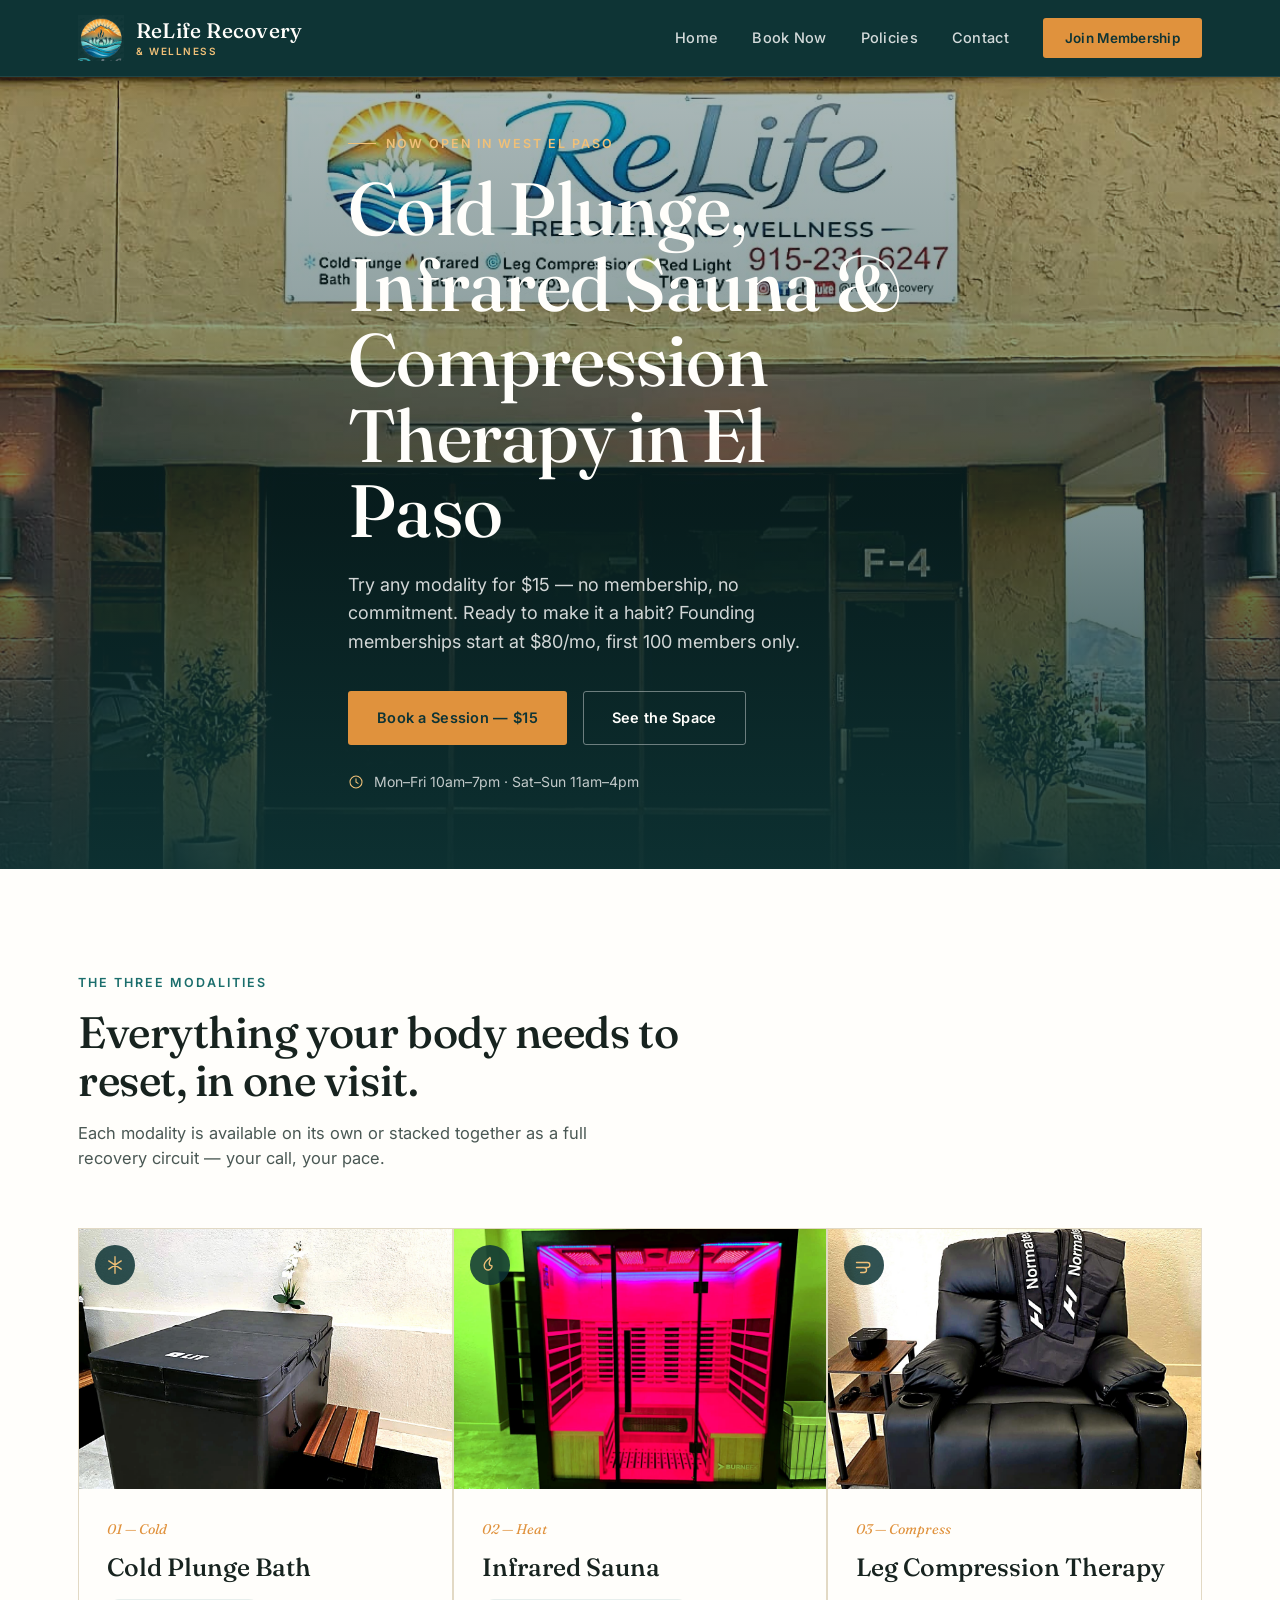
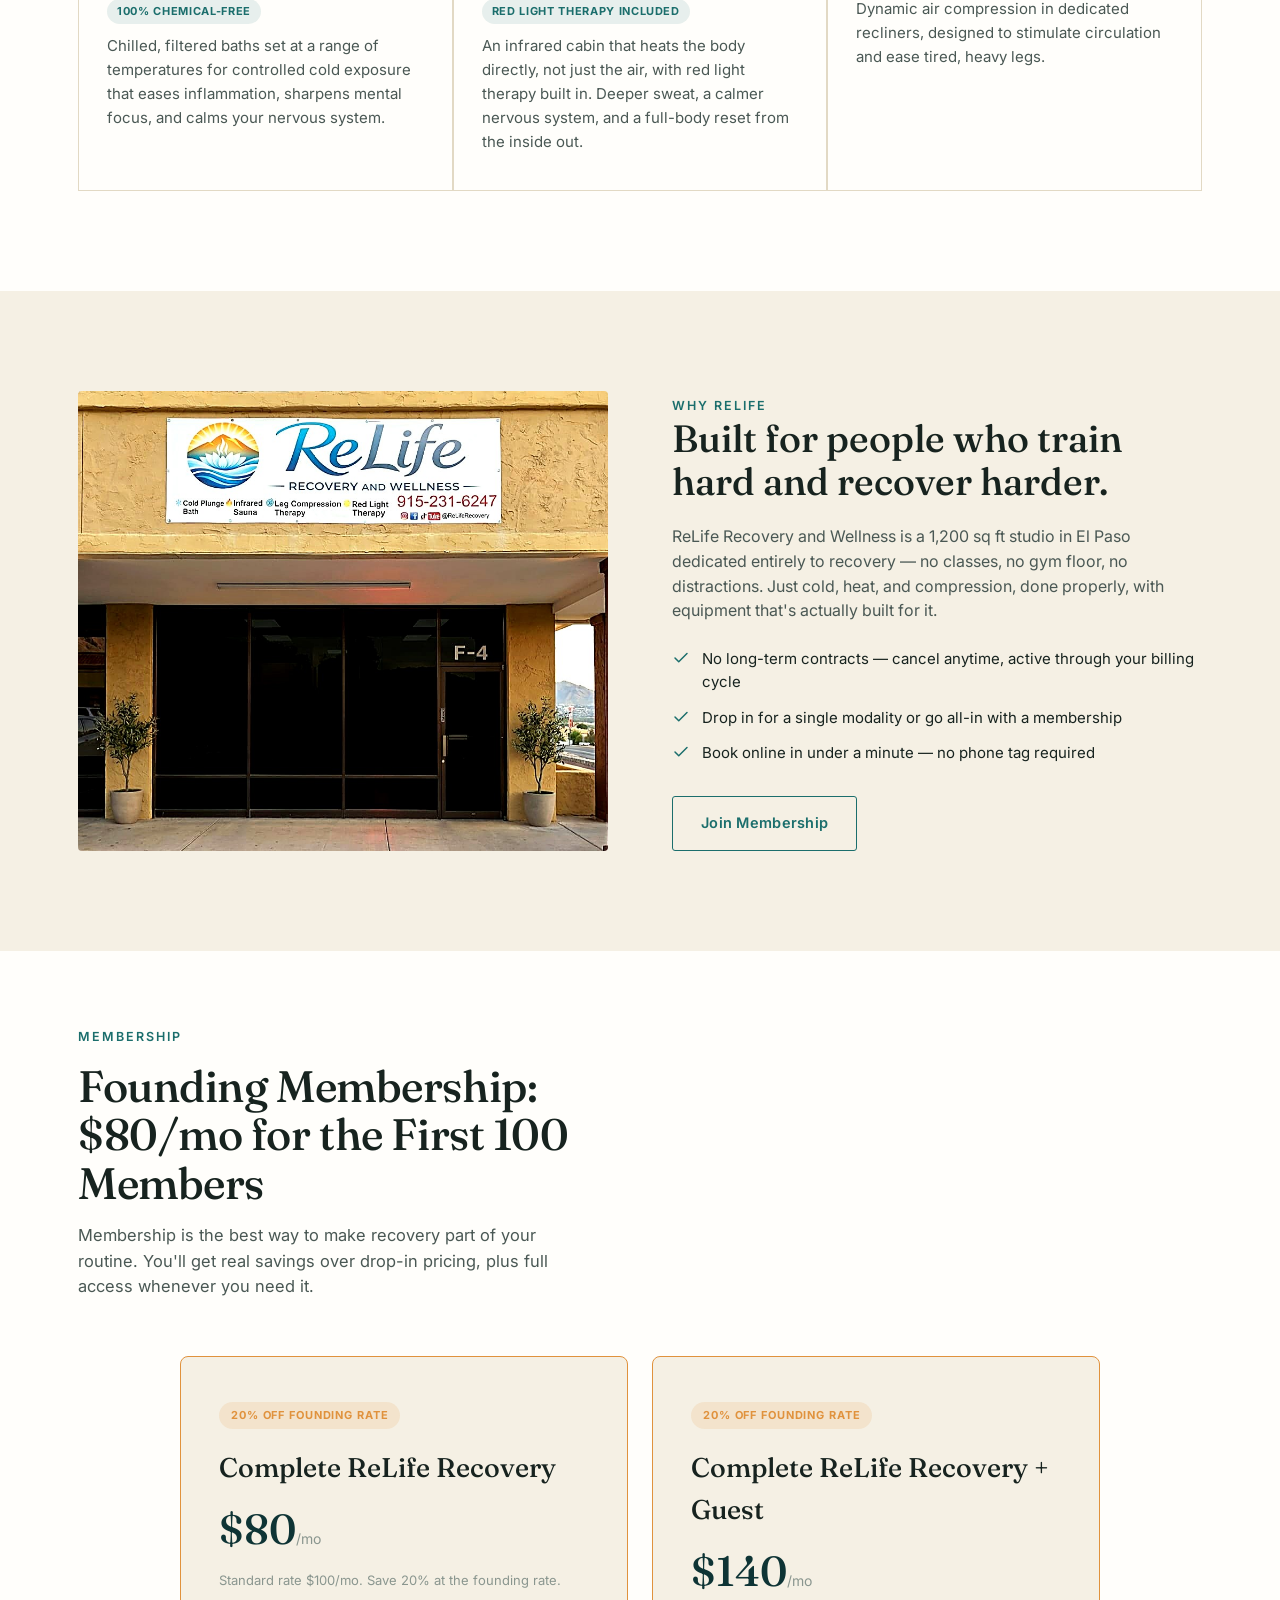
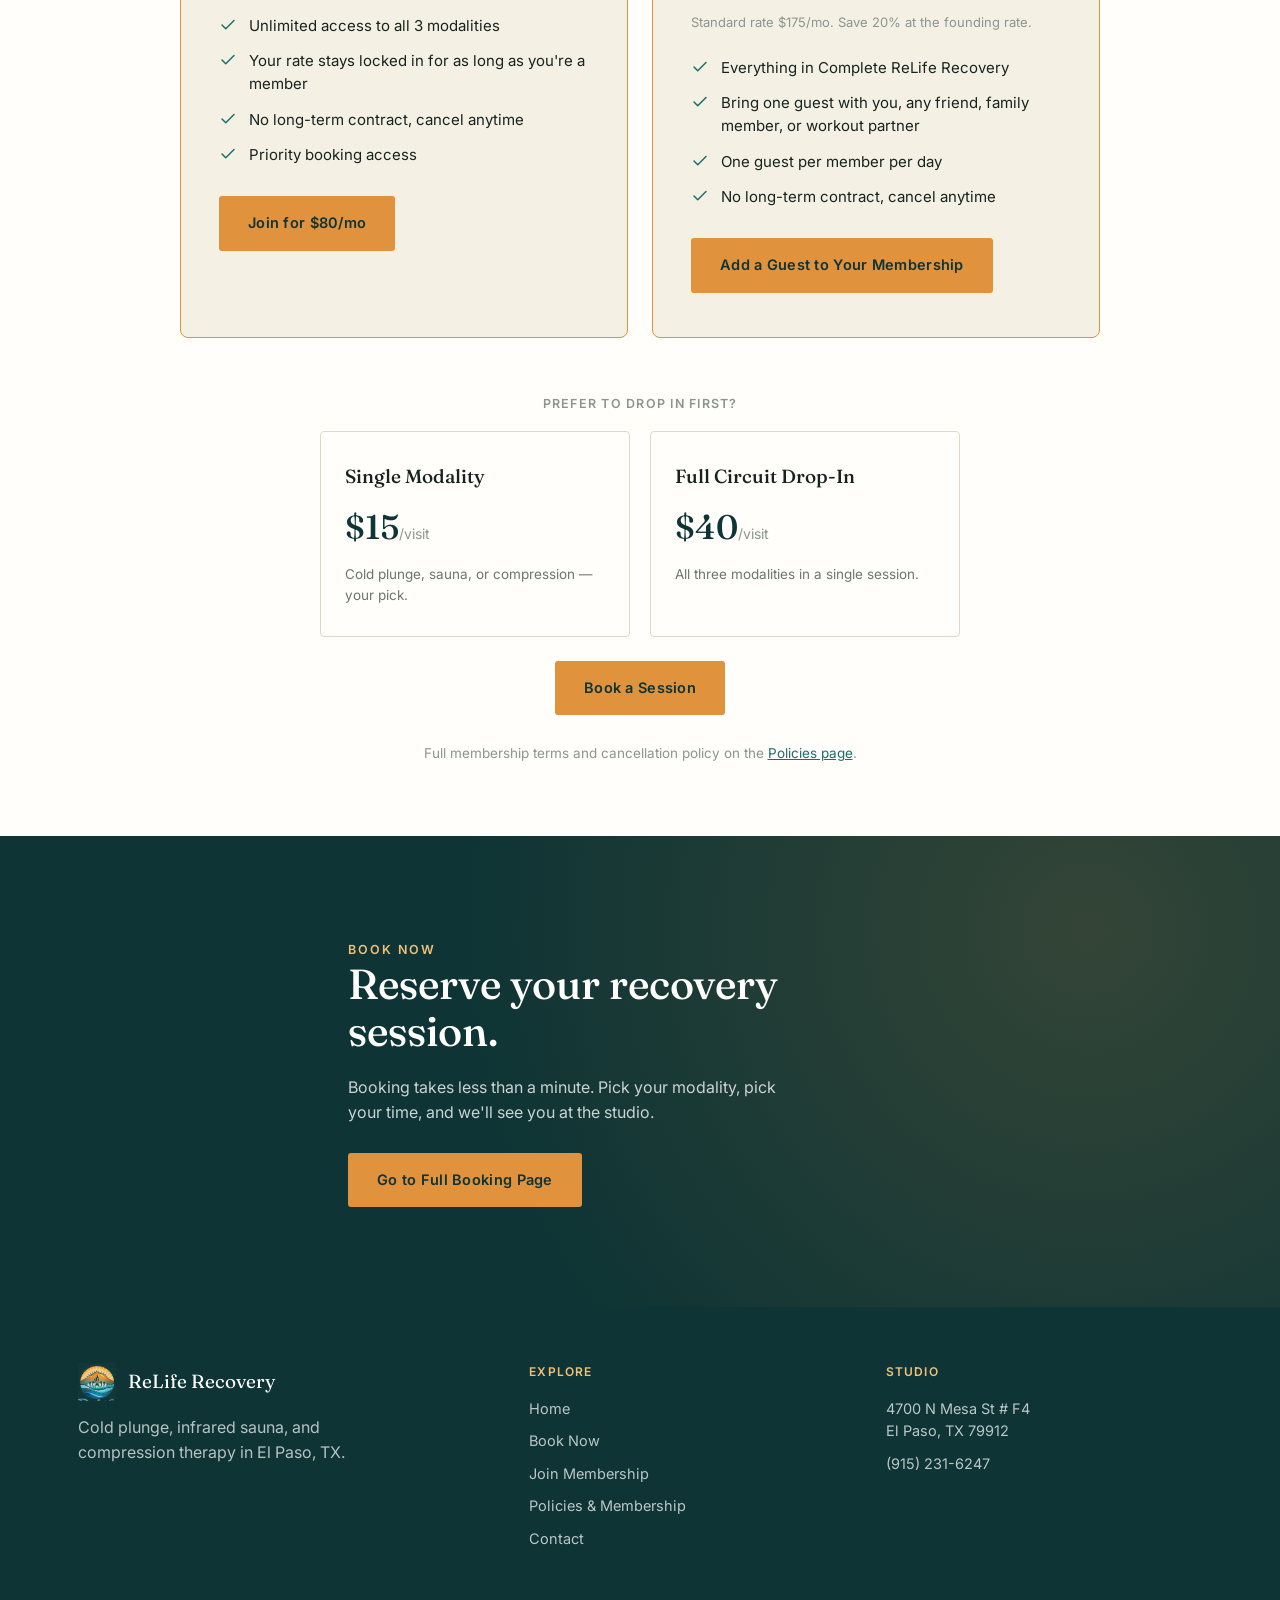
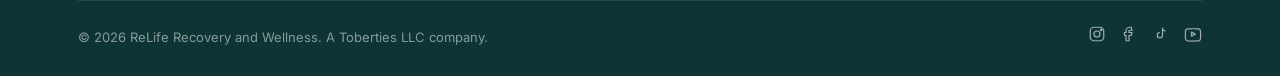
==== index.html @ e370e597 "Add favicon and apple-touch-icon links" ====
<!DOCTYPE html>
<html lang="en">
<head>
<!-- Google tag (gtag.js) -->
<script async src="https://www.googletagmanager.com/gtag/js?id=G-4BV8FBBB9T"></script>
<script>
  window.dataLayer = window.dataLayer || [];
  function gtag(){dataLayer.push(arguments);}
  gtag('js', new Date());
  gtag('config', 'G-4BV8FBBB9T');
</script>
<meta charset="UTF-8">
<meta name="viewport" content="width=device-width, initial-scale=1.0">
<title>Cold Plunge &amp; Sauna in El Paso | Sessions from $15</title>
<meta name="description" content="Cold plunge, infrared sauna, and compression therapy in El Paso. Single sessions from $15 — no membership required. Unlimited memberships from $80/mo.">
<link rel="canonical" href="https://reliferecovery.com/">
<link rel="stylesheet" href="styles.css">
<script type="application/ld+json">
{
  "@context": "https://schema.org",
  "@type": "HealthClub",
  "@id": "https://reliferecovery.com/#business",
  "name": "ReLife Recovery and Wellness",
  "alternateName": "ReLife Recovery",
  "image": "https://reliferecovery.com/images/storefront-edited.jpg",
  "url": "https://reliferecovery.com/",
  "telephone": "+19152316247",
  "priceRange": "$15-$175",
  "address": {
    "@type": "PostalAddress",
    "streetAddress": "4700 N Mesa St # F4",
    "addressLocality": "El Paso",
    "addressRegion": "TX",
    "postalCode": "79912",
    "addressCountry": "US"
  },
  "openingHoursSpecification": [
    {
      "@type": "OpeningHoursSpecification",
      "dayOfWeek": ["Monday", "Tuesday", "Wednesday", "Thursday", "Friday"],
      "opens": "10:00",
      "closes": "19:00"
    },
    {
      "@type": "OpeningHoursSpecification",
      "dayOfWeek": ["Saturday", "Sunday"],
      "opens": "11:00",
      "closes": "16:00"
    }
  ],
  "sameAs": [
    "https://www.instagram.com/reliferecovery_",
    "https://www.facebook.com/reliferecoveryofficial",
    "https://www.tiktok.com/@reliferecovery",
    "https://www.youtube.com/@reliferecovery"
  ],
  "makesOffer": [
    {
      "@type": "Offer",
      "itemOffered": {
        "@type": "Service",
        "name": "Cold Plunge Therapy",
        "url": "https://reliferecovery.com/cold-plunge-el-paso.html"
      }
    },
    {
      "@type": "Offer",
      "itemOffered": {
        "@type": "Service",
        "name": "Infrared Sauna & Red Light Therapy",
        "url": "https://reliferecovery.com/infrared-sauna-el-paso.html"
      }
    },
    {
      "@type": "Offer",
      "itemOffered": {
        "@type": "Service",
        "name": "Leg Compression Therapy",
        "url": "https://reliferecovery.com/leg-compression-el-paso.html"
      }
    }
  ]
}
</script>
<link rel="icon" href="/icons/favicon.ico" sizes="any">
<link rel="icon" type="image/png" href="/icons/favicon-32.png" sizes="32x32">
<link rel="icon" type="image/png" href="/icons/favicon-192.png" sizes="192x192">
<link rel="icon" type="image/png" href="/icons/favicon-480.png" sizes="480x480">
<link rel="apple-touch-icon" href="/icons/apple-touch-icon.png">
</head>
<body>

<nav class="site-nav">
  <div class="wrap">
    <a href="index.html" class="brand">
      <img src="images/logo-emblem.png" alt="ReLife Recovery and Wellness logo" class="brand-logo">
      <span class="brand-text">ReLife Recovery<span>&amp; Wellness</span></span>
    </a>
    <div class="nav-links" id="navLinks">
      <a href="index.html">Home</a>
      <a href="book-now.html">Book Now</a>
      <a href="policies.html">Policies</a>
      <a href="contact.html">Contact</a>
      <a href="#membership" class="nav-cta">Join Membership</a>
    </div>
    <button class="nav-toggle" id="navToggle" aria-label="Toggle menu">
      <span></span><span></span><span></span>
    </button>
  </div>
</nav>

<header class="hero">
  <div class="wrap hero-inner">
    <span class="eyebrow">Now Open in West El Paso</span>
    <h1>Cold Plunge, Infrared Sauna &amp; Compression Therapy in El Paso</h1>
    <p class="lede">Try any modality for $15 — no membership, no commitment. Ready to make it a habit? Founding memberships start at $80/mo, first 100 members only.</p>
    <div class="hero-actions">
      <a href="book-now.html" class="btn btn-primary">Book a Session — $15</a>
      <a href="#modalities" class="btn btn-ghost">See the Space</a>
    </div>
    <div class="hero-hours">
      <svg viewBox="0 0 24 24" fill="none" xmlns="http://www.w3.org/2000/svg" stroke-width="1.6" stroke-linecap="round" stroke-linejoin="round"><circle cx="12" cy="12" r="9"/><path d="M12 7v5l3 2"/></svg>
      <span>Mon&ndash;Fri 10am&ndash;7pm &middot; Sat&ndash;Sun 11am&ndash;4pm</span>
    </div>
  </div>
</header>

<section class="ritual-band" id="modalities">
  <div class="wrap">
    <div class="section-head">
      <span class="eyebrow">The Three Modalities</span>
      <h2>Everything your body needs to reset, in one visit.</h2>
      <p>Each modality is available on its own or stacked together as a full recovery circuit — your call, your pace.</p>
    </div>

    <div class="ritual-grid">
      <a href="cold-plunge-el-paso.html" class="ritual-card">
        <div class="ritual-photo">
          <div class="ritual-tag">
            <svg viewBox="0 0 24 24" fill="none" xmlns="http://www.w3.org/2000/svg" stroke-width="1.6" stroke-linecap="round" stroke-linejoin="round">
              <path d="M12 2v20M4.5 7l15 10M19.5 7l-15 10"/>
            </svg>
          </div>
          <img src="images/cold-plunge-edited.jpg" alt="Cold plunge bath at ReLife Recovery">
        </div>
        <div class="ritual-body">
          <span class="ritual-index">01 — Cold</span>
          <h3>Cold Plunge Bath</h3>
          <span class="mini-badge">100% Chemical-Free</span>
          <p>Chilled, filtered baths set at a range of temperatures for controlled cold exposure that eases inflammation, sharpens mental focus, and calms your nervous system.</p>
        </div>
      </a>

      <a href="infrared-sauna-el-paso.html" class="ritual-card">
        <div class="ritual-photo">
          <div class="ritual-tag">
            <svg viewBox="0 0 24 24" fill="none" xmlns="http://www.w3.org/2000/svg" stroke-width="1.6" stroke-linecap="round" stroke-linejoin="round">
              <path d="M12 3c2 3-1 4-1 6.5A3.5 3.5 0 0 0 14.5 13c0 3-2.5 5-4.5 5s-5-1.5-5-5.5C5 8 9 6 12 3z"/>
            </svg>
          </div>
          <img src="images/infrared-sauna-edited.jpg" alt="Infrared sauna at ReLife Recovery">
        </div>
        <div class="ritual-body">
          <span class="ritual-index">02 — Heat</span>
          <h3>Infrared Sauna</h3>
          <span class="mini-badge">Red Light Therapy Included</span>
          <p>An infrared cabin that heats the body directly, not just the air, with red light therapy built in. Deeper sweat, a calmer nervous system, and a full-body reset from the inside out.</p>
        </div>
      </a>

      <a href="leg-compression-el-paso.html" class="ritual-card">
        <div class="ritual-photo">
          <div class="ritual-tag">
            <svg viewBox="0 0 24 24" fill="none" xmlns="http://www.w3.org/2000/svg" stroke-width="1.6" stroke-linecap="round" stroke-linejoin="round">
              <path d="M3 9h13a3 3 0 1 1 0 6H9M3 15h9a3 3 0 1 1 0 6H8"/>
            </svg>
          </div>
          <img src="images/compression-chair-edited.jpg" alt="Compression therapy chair at ReLife Recovery">
        </div>
        <div class="ritual-body">
          <span class="ritual-index">03 — Compress</span>
          <h3>Leg Compression Therapy</h3>
          <p>Dynamic air compression in dedicated recliners, designed to stimulate circulation and ease tired, heavy legs.</p>
        </div>
      </a>
    </div>
  </div>
</section>

<section>
  <div class="wrap split">
    <img src="images/storefront-edited.jpg" alt="ReLife Recovery and Wellness storefront in El Paso, Texas">
    <div class="split-copy">
      <span class="eyebrow">Why ReLife</span>
      <h2>Built for people who train hard and recover harder.</h2>
      <p>ReLife Recovery and Wellness is a 1,200 sq ft studio in El Paso dedicated entirely to recovery — no classes, no gym floor, no distractions. Just cold, heat, and compression, done properly, with equipment that's actually built for it.</p>
      <ul class="checklist">
        <li>
          <svg viewBox="0 0 24 24" fill="none" xmlns="http://www.w3.org/2000/svg" stroke-width="2" stroke-linecap="round" stroke-linejoin="round"><path d="M20 6L9 17l-5-5"/></svg>
          No long-term contracts — cancel anytime, active through your billing cycle
        </li>
        <li>
          <svg viewBox="0 0 24 24" fill="none" xmlns="http://www.w3.org/2000/svg" stroke-width="2" stroke-linecap="round" stroke-linejoin="round"><path d="M20 6L9 17l-5-5"/></svg>
          Drop in for a single modality or go all-in with a membership
        </li>
        <li>
          <svg viewBox="0 0 24 24" fill="none" xmlns="http://www.w3.org/2000/svg" stroke-width="2" stroke-linecap="round" stroke-linejoin="round"><path d="M20 6L9 17l-5-5"/></svg>
          Book online in under a minute — no phone tag required
        </li>
      </ul>
      <div style="margin-top:32px;">
        <a href="#membership" class="btn btn-outline-teal">Join Membership</a>
      </div>
    </div>
  </div>
</section>

<section class="tight" style="background:var(--white);" id="membership">
  <div class="wrap">
    <div class="section-head">
      <span class="eyebrow">Membership</span>
      <h2>Founding Membership: $80/mo for the First 100 Members</h2>
      <p>Membership is the best way to make recovery part of your routine. You'll get real savings over drop-in pricing, plus full access whenever you need it.</p>
    </div>

    <div class="membership-grid">
      <div class="membership-feature">
        <span class="badge">20% Off Founding Rate</span>
        <h3>Complete ReLife Recovery</h3>
        <div class="price-amount">$80<span>/mo</span></div>
        <p class="guest-note">Standard rate $100/mo. Save 20% at the founding rate.</p>
        <ul class="checklist">
          <li>
            <svg viewBox="0 0 24 24" fill="none" xmlns="http://www.w3.org/2000/svg" stroke-width="2" stroke-linecap="round" stroke-linejoin="round"><path d="M20 6L9 17l-5-5"/></svg>
            Unlimited access to all 3 modalities
          </li>
          <li>
            <svg viewBox="0 0 24 24" fill="none" xmlns="http://www.w3.org/2000/svg" stroke-width="2" stroke-linecap="round" stroke-linejoin="round"><path d="M20 6L9 17l-5-5"/></svg>
            Your rate stays locked in for as long as you're a member
          </li>
          <li>
            <svg viewBox="0 0 24 24" fill="none" xmlns="http://www.w3.org/2000/svg" stroke-width="2" stroke-linecap="round" stroke-linejoin="round"><path d="M20 6L9 17l-5-5"/></svg>
            No long-term contract, cancel anytime
          </li>
          <li>
            <svg viewBox="0 0 24 24" fill="none" xmlns="http://www.w3.org/2000/svg" stroke-width="2" stroke-linecap="round" stroke-linejoin="round"><path d="M20 6L9 17l-5-5"/></svg>
            Priority booking access
          </li>
        </ul>
        <a href="https://www.vagaro.com/cl/GVihXzPmPwinZfUnFvW~O~RXWUj8wVYaOcB4rMJSVjM=" class="btn btn-primary" target="_blank" rel="noopener">Join for $80/mo</a>
      </div>

      <div class="membership-feature">
        <span class="badge">20% Off Founding Rate</span>
        <h3>Complete ReLife Recovery + Guest</h3>
        <div class="price-amount">$140<span>/mo</span></div>
        <p class="guest-note">Standard rate $175/mo. Save 20% at the founding rate.</p>
        <ul class="checklist">
          <li>
            <svg viewBox="0 0 24 24" fill="none" xmlns="http://www.w3.org/2000/svg" stroke-width="2" stroke-linecap="round" stroke-linejoin="round"><path d="M20 6L9 17l-5-5"/></svg>
            Everything in Complete ReLife Recovery
          </li>
          <li>
            <svg viewBox="0 0 24 24" fill="none" xmlns="http://www.w3.org/2000/svg" stroke-width="2" stroke-linecap="round" stroke-linejoin="round"><path d="M20 6L9 17l-5-5"/></svg>
            Bring one guest with you, any friend, family member, or workout partner
          </li>
          <li>
            <svg viewBox="0 0 24 24" fill="none" xmlns="http://www.w3.org/2000/svg" stroke-width="2" stroke-linecap="round" stroke-linejoin="round"><path d="M20 6L9 17l-5-5"/></svg>
            One guest per member per day
          </li>
          <li>
            <svg viewBox="0 0 24 24" fill="none" xmlns="http://www.w3.org/2000/svg" stroke-width="2" stroke-linecap="round" stroke-linejoin="round"><path d="M20 6L9 17l-5-5"/></svg>
            No long-term contract, cancel anytime
          </li>
        </ul>
        <a href="https://www.vagaro.com/cl/OJ0poLRLrSPW9iBYjLFI8~BqjcjwyEVgSucq5IoSs3c=" class="btn btn-primary" target="_blank" rel="noopener">Add a Guest to Your Membership</a>
      </div>
    </div>

    <div class="dropin-row">
      <p class="dropin-label">Prefer to drop in first?</p>
      <div class="price-grid two-col">
        <div class="price-card">
          <h4>Single Modality</h4>
          <div class="price-amount">$15<span>/visit</span></div>
          <p class="desc">Cold plunge, sauna, or compression — your pick.</p>
        </div>
        <div class="price-card">
          <h4>Full Circuit Drop-In</h4>
          <div class="price-amount">$40<span>/visit</span></div>
          <p class="desc">All three modalities in a single session.</p>
        </div>
      </div>
      <div style="text-align:center; margin-top:24px;">
        <a href="book-now.html" class="btn btn-primary">Book a Session</a>
      </div>
    </div>

    <p style="margin-top:28px; font-size:13.5px; color:#8A968F; text-align:center;">Full membership terms and cancellation policy on the <a href="policies.html" style="color:var(--teal); text-decoration:underline;">Policies page</a>.</p>
  </div>
</section>

<section class="book-band" id="book">
  <div class="wrap book-inner">
    <div>
      <span class="eyebrow">Book Now</span>
      <h2>Reserve your recovery session.</h2>
      <p>Booking takes less than a minute. Pick your modality, pick your time, and we'll see you at the studio.</p>
      <a href="book-now.html" class="btn btn-primary">Go to Full Booking Page</a>
    </div>
  </div>
</section>

<footer>
  <div class="wrap">
    <div class="footer-top">
      <div>
        <div class="footer-brand">
          <img src="images/logo-emblem.png" alt="ReLife Recovery and Wellness logo" class="footer-logo">
          <span>ReLife Recovery</span>
        </div>
        <p style="max-width:280px;">Cold plunge, infrared sauna, and compression therapy in El Paso, TX.</p>
      </div>
      <div class="footer-col">
        <h5>Explore</h5>
        <a href="index.html">Home</a>
        <a href="book-now.html">Book Now</a>
        <a href="#membership">Join Membership</a>
        <a href="policies.html">Policies &amp; Membership</a>
        <a href="contact.html">Contact</a>
      </div>
      <div class="footer-col">
        <h5>Studio</h5>
        <p>4700 N Mesa St # F4<br>El Paso, TX 79912</p>
        <a href="tel:9152316247">(915) 231-6247</a>
      </div>
    </div>
    <div class="footer-bottom">
      <span>&copy; 2026 ReLife Recovery and Wellness. A Toberties LLC company.</span>
      <div class="social-row">
        <a href="https://www.instagram.com/reliferecovery_" aria-label="Instagram" target="_blank" rel="noopener"><svg viewBox="0 0 24 24" fill="none" stroke-width="1.6"><rect x="3" y="3" width="18" height="18" rx="5"/><circle cx="12" cy="12" r="4"/><circle cx="17.5" cy="6.5" r="1"/></svg></a>
        <a href="https://www.facebook.com/reliferecoveryofficial" aria-label="Facebook" target="_blank" rel="noopener"><svg viewBox="0 0 24 24" fill="none" stroke-width="1.6"><path d="M15 3h-2a5 5 0 0 0-5 5v2H6v4h2v7h4v-7h3l1-4h-4V8a1 1 0 0 1 1-1h3z"/></svg></a>
        <a href="https://www.tiktok.com/@reliferecovery" aria-label="TikTok" target="_blank" rel="noopener"><svg viewBox="0 0 24 24" fill="none" stroke-width="1.6"><path d="M14 4v9.5a3.5 3.5 0 1 1-3.5-3.5M14 4a4 4 0 0 0 4 4"/></svg></a>
        <a href="https://www.youtube.com/@reliferecovery" aria-label="YouTube" target="_blank" rel="noopener"><svg viewBox="0 0 24 24" fill="none" stroke-width="1.6" stroke-linecap="round" stroke-linejoin="round"><path d="M22 8.5s-.2-1.6-.8-2.3c-.8-.9-1.7-.9-2.1-1C16.6 5 12 5 12 5h0s-4.6 0-7.1.2c-.4 0-1.3.1-2.1 1C2.2 6.9 2 8.5 2 8.5S1.8 10.4 1.8 12.3v1.8c0 1.9.2 3.8.2 3.8s.2 1.6.8 2.3c.8.9 1.9.9 2.3 1C6.6 21.4 12 21.4 12 21.4s4.6 0 7.1-.2c.4 0 1.3-.1 2.1-1 .6-.7.8-2.3.8-2.3s.2-1.9.2-3.8v-1.8c0-1.9-.2-3.8-.2-3.8z"/><path d="M10 9.5l5 2.7-5 2.7z"/></svg></a>
      </div>
    </div>
  </div>
</footer>

<script>
  var navToggle = document.getElementById('navToggle');
  var navLinks = document.getElementById('navLinks');
  if (navToggle && navLinks) {
    navToggle.addEventListener('click', function () {
      navToggle.classList.toggle('active');
      navLinks.classList.toggle('open');
    });
    navLinks.querySelectorAll('a').forEach(function (link) {
      link.addEventListener('click', function () {
        navToggle.classList.remove('active');
        navLinks.classList.remove('open');
      });
    });
  }

  // If the page loaded with a #membership hash (or any other),
  // let the browser finish its initial scroll-to-anchor, then remove
  // the hash from the URL so mobile browsers don't keep re-snapping
  // back to that section every time the address bar shows/hides.
  if (window.location.hash) {
    setTimeout(function () {
      history.replaceState(null, '', window.location.pathname);
    }, 600);
  }
</script>

</body>
</html>
---- styles.css ----
/* ============================================
   ReLife Recovery & Wellness — Site Styles
   ============================================ */

@import url('https://fonts.googleapis.com/css2?family=Fraunces:ital,opsz,wght@0,9..144,300;0,9..144,400;0,9..144,500;0,9..144,600;0,9..144,700;1,9..144,400;1,9..144,500&family=Inter:wght@400;500;600;700&display=swap');

:root {
  --ink: #17231F;
  --teal-deep: #0E3435;
  --teal: #1B6E6C;
  --teal-bright: #4FAFA8;
  --gold: #E0923D;
  --gold-soft: #F0C078;
  --sand: #F5F0E4;
  --sand-line: #E2D9C4;
  --white: #FFFEFB;

  --font-display: 'Fraunces', serif;
  --font-body: 'Inter', -apple-system, BlinkMacSystemFont, sans-serif;

  --max-width: 1180px;
}

* { box-sizing: border-box; margin: 0; padding: 0; }

html { scroll-behavior: smooth; }

body {
  font-family: var(--font-body);
  color: var(--ink);
  background: var(--sand);
  line-height: 1.55;
  -webkit-font-smoothing: antialiased;
}

img { max-width: 100%; display: block; }

a { color: inherit; text-decoration: none; }

.wrap {
  max-width: var(--max-width);
  margin: 0 auto;
  padding: 0 28px;
}

/* ---------- Utility labels ---------- */
.eyebrow {
  font-family: var(--font-body);
  font-size: 12.5px;
  font-weight: 600;
  letter-spacing: 0.16em;
  text-transform: uppercase;
  color: var(--teal);
}

.eyebrow.on-dark { color: var(--gold-soft); }

/* ---------- Nav ---------- */
.site-nav {
  position: sticky;
  top: 0;
  z-index: 100;
  background: var(--teal-deep);
  border-bottom: 1px solid rgba(255,255,255,0.08);
}

.site-nav .wrap {
  display: flex;
  align-items: center;
  justify-content: space-between;
  height: 76px;
}

.brand {
  display: flex;
  align-items: center;
  gap: 12px;
  color: var(--white);
}

.brand svg { width: 38px; height: 38px; flex-shrink: 0; }

.brand-text {
  font-family: var(--font-display);
  font-size: 21px;
  font-weight: 500;
  letter-spacing: 0.01em;
  line-height: 1.1;
}

.brand-text span {
  display: block;
  font-family: var(--font-body);
  font-size: 10px;
  font-weight: 600;
  letter-spacing: 0.15em;
  text-transform: uppercase;
  color: var(--gold-soft);
  margin-top: 3px;
}

.nav-links {
  display: flex;
  align-items: center;
  gap: 34px;
}

.nav-links a {
  color: rgba(255,255,255,0.82);
  font-size: 14.5px;
  font-weight: 500;
  letter-spacing: 0.02em;
  transition: color 0.2s ease;
}

.nav-links a:hover { color: var(--white); }

.nav-cta {
  background: var(--gold);
  color: var(--teal-deep) !important;
  padding: 10px 22px;
  border-radius: 3px;
  font-weight: 600 !important;
  font-size: 13.5px !important;
  letter-spacing: 0.03em;
  transition: background 0.2s ease;
}

.nav-cta:hover { background: var(--gold-soft); }

.nav-toggle { display: none; }

/* ---------- Hero ---------- */
.hero {
  position: relative;
  min-height: 88vh;
  min-height: 88svh;
  display: flex;
  align-items: flex-end;
  background: linear-gradient(180deg, rgba(14,52,53,0.35) 0%, rgba(14,52,53,0.55) 55%, rgba(14,52,53,0.92) 100%),
              url('images/storefront-edited.jpg') center 30% / cover no-repeat;
  padding-bottom: 72px;
}

.hero-inner { max-width: 640px; }

.hero .eyebrow {
  color: var(--gold-soft);
  margin-bottom: 18px;
  display: inline-flex;
  align-items: center;
  gap: 10px;
}

.hero .eyebrow::before {
  content: '';
  width: 28px;
  height: 1px;
  background: var(--gold-soft);
}

.hero h1 {
  font-family: var(--font-display);
  font-weight: 500;
  font-size: clamp(42px, 6vw, 74px);
  line-height: 1.02;
  color: var(--white);
  letter-spacing: -0.01em;
}

.hero h1 em {
  font-style: italic;
  font-weight: 400;
  color: var(--gold-soft);
}

.hero p.lede {
  margin-top: 22px;
  font-size: 18px;
  color: rgba(255,255,255,0.82);
  max-width: 460px;
  line-height: 1.6;
}

.hero-actions {
  margin-top: 34px;
  display: flex;
  gap: 16px;
  flex-wrap: wrap;
}

.hero-hours {
  margin-top: 26px;
  display: inline-flex;
  align-items: center;
  gap: 10px;
  font-size: 14px;
  color: rgba(255,255,255,0.75);
}

.hero-hours svg { width: 16px; height: 16px; stroke: var(--gold-soft); flex-shrink: 0; }

.btn {
  display: inline-flex;
  align-items: center;
  gap: 8px;
  padding: 15px 28px;
  border-radius: 3px;
  font-weight: 600;
  font-size: 14.5px;
  letter-spacing: 0.02em;
  transition: all 0.2s ease;
  border: 1px solid transparent;
}

.btn-primary {
  background: var(--gold);
  color: var(--teal-deep);
}
.btn-primary:hover { background: var(--gold-soft); transform: translateY(-1px); }

.btn-ghost {
  border-color: rgba(255,255,255,0.4);
  color: var(--white);
}
.btn-ghost:hover { border-color: var(--white); background: rgba(255,255,255,0.06); }

.btn-outline-teal {
  border-color: var(--teal);
  color: var(--teal);
}
.btn-outline-teal:hover { background: var(--teal); color: var(--white); }

/* ---------- Section shell ---------- */
section { padding: 100px 0; }
section.tight { padding: 72px 0; }

.section-head {
  max-width: 620px;
  margin-bottom: 56px;
}

.section-head h2 {
  font-family: var(--font-display);
  font-weight: 500;
  font-size: clamp(30px, 4vw, 44px);
  line-height: 1.1;
  margin-top: 14px;
  letter-spacing: -0.01em;
}

.section-head p {
  margin-top: 16px;
  font-size: 16.5px;
  color: #4A5854;
  max-width: 520px;
}

/* ---------- Ritual / modality cards (signature element) ---------- */
.ritual-band { background: var(--white); }

.ritual-grid {
  display: grid;
  grid-template-columns: repeat(3, 1fr);
  gap: 2px;
  background: var(--sand-line);
  border: 1px solid var(--sand-line);
}

.ritual-card {
  background: var(--white);
  padding: 0;
  position: relative;
  overflow: hidden;
  display: block;
  color: inherit;
  text-decoration: none;
}

.ritual-photo {
  height: 260px;
  overflow: hidden;
  position: relative;
}

.ritual-photo img {
  width: 100%;
  height: 100%;
  object-fit: cover;
  transition: transform 0.5s ease;
}

.ritual-card:hover .ritual-photo img { transform: scale(1.045); }

.ritual-tag {
  position: absolute;
  top: 16px;
  left: 16px;
  width: 40px;
  height: 40px;
  border-radius: 50%;
  background: rgba(14,52,53,0.85);
  display: flex;
  align-items: center;
  justify-content: center;
}

.ritual-tag svg { width: 20px; height: 20px; stroke: var(--gold-soft); }

.ritual-body { padding: 30px 28px 36px; }

.ritual-index {
  font-family: var(--font-display);
  font-style: italic;
  font-size: 14px;
  color: var(--gold);
  margin-bottom: 8px;
  display: block;
}

.ritual-body h3 {
  font-family: var(--font-display);
  font-weight: 500;
  font-size: 25px;
  margin-bottom: 10px;
}

.ritual-body p {
  font-size: 15px;
  color: #4A5854;
  line-height: 1.6;
}

/* ---------- Split feature (About-ish) ---------- */
.split {
  display: grid;
  grid-template-columns: 1fr 1fr;
  gap: 64px;
  align-items: center;
}

.split img {
  border-radius: 4px;
  width: 100%;
  height: 460px;
  object-fit: cover;
}

.split-copy .eyebrow { margin-bottom: 14px; }

.split-copy h2 {
  font-family: var(--font-display);
  font-weight: 500;
  font-size: clamp(28px, 3.4vw, 38px);
  line-height: 1.15;
  margin-bottom: 20px;
}

.split-copy p { color: #4A5854; font-size: 16px; margin-bottom: 16px; }

.checklist { margin-top: 24px; display: flex; flex-direction: column; gap: 12px; }

.checklist li {
  list-style: none;
  display: flex;
  align-items: flex-start;
  gap: 12px;
  font-size: 15px;
  color: var(--ink);
}

.checklist svg { width: 18px; height: 18px; flex-shrink: 0; margin-top: 2px; stroke: var(--teal); }

/* ---------- Booking band ---------- */
.book-band {
  background: var(--teal-deep);
  color: var(--white);
  position: relative;
  overflow: hidden;
}

.book-band::before {
  content: '';
  position: absolute;
  inset: 0;
  background: radial-gradient(circle at 85% 20%, rgba(224,146,61,0.18), transparent 55%);
  pointer-events: none;
}

.book-inner {
  display: grid;
  grid-template-columns: 1fr;
  max-width: 640px;
  align-items: start;
  position: relative;
}

.book-band .eyebrow { color: var(--gold-soft); margin-bottom: 16px; }

.book-band h2 {
  font-family: var(--font-display);
  font-weight: 500;
  font-size: clamp(30px, 3.6vw, 42px);
  line-height: 1.12;
  margin-bottom: 20px;
}

.book-band p { color: rgba(255,255,255,0.78); font-size: 16px; max-width: 440px; margin-bottom: 28px; }

.widget-shell {
  background: var(--white);
  border-radius: 6px;
  padding: 28px 24px;
  color: var(--ink);
}

.widget-shell .widget-label {
  font-size: 12px;
  font-weight: 600;
  letter-spacing: 0.1em;
  text-transform: uppercase;
  color: var(--teal);
  margin-bottom: 16px;
  text-align: center;
}

/* ---------- Pricing ---------- */
.price-grid {
  display: grid;
  grid-template-columns: repeat(4, 1fr);
  gap: 20px;
}

.price-card {
  border: 1px solid var(--sand-line);
  background: var(--white);
  border-radius: 4px;
  padding: 30px 24px;
}

.price-card.featured {
  border-color: var(--gold);
  box-shadow: 0 0 0 1px var(--gold);
}

.price-card .badge {
  display: inline-block;
  font-size: 11px;
  font-weight: 700;
  letter-spacing: 0.08em;
  text-transform: uppercase;
  color: var(--gold);
  background: rgba(224,146,61,0.12);
  padding: 4px 10px;
  border-radius: 20px;
  margin-bottom: 14px;
}

.price-card h4 {
  font-family: var(--font-display);
  font-size: 19px;
  font-weight: 500;
  margin-bottom: 6px;
}

.price-amount {
  font-family: var(--font-display);
  font-size: 34px;
  font-weight: 500;
  color: var(--teal-deep);
  margin: 10px 0 4px;
}

.price-amount span { font-size: 14px; font-weight: 400; color: #8A968F; font-family: var(--font-body); }

.price-card p.desc { font-size: 13.5px; color: #6B7671; margin-top: 10px; }

/* ---------- Footer ---------- */
footer {
  background: var(--teal-deep);
  color: rgba(255,255,255,0.7);
  padding: 56px 0 28px;
}

.footer-top {
  display: grid;
  grid-template-columns: 1.3fr 1fr 1fr;
  gap: 40px;
  padding-bottom: 40px;
  border-bottom: 1px solid rgba(255,255,255,0.1);
}

.footer-brand { display: flex; align-items: center; gap: 12px; color: var(--white); margin-bottom: 14px; }
.footer-brand svg { width: 32px; height: 32px; }
.footer-brand span { font-family: var(--font-display); font-size: 19px; }

.footer-col h5 {
  font-size: 12px;
  font-weight: 600;
  letter-spacing: 0.1em;
  text-transform: uppercase;
  color: var(--gold-soft);
  margin-bottom: 16px;
}

.footer-col a, .footer-col p {
  display: block;
  font-size: 14.5px;
  margin-bottom: 10px;
  color: rgba(255,255,255,0.72);
}

.footer-col a:hover { color: var(--white); }

.footer-bottom {
  padding-top: 24px;
  display: flex;
  justify-content: space-between;
  align-items: center;
  font-size: 13px;
  color: rgba(255,255,255,0.5);
  flex-wrap: wrap;
  gap: 12px;
}

.social-row { display: flex; gap: 14px; }
.social-row a svg { width: 18px; height: 18px; stroke: rgba(255,255,255,0.6); transition: stroke 0.2s ease; }
.social-row a:hover svg { stroke: var(--gold-soft); }

/* ---------- Page header (interior pages) ---------- */
.page-header {
  background: var(--teal-deep);
  padding: 64px 0 56px;
  color: var(--white);
}

.page-header .eyebrow { color: var(--gold-soft); margin-bottom: 14px; }

.page-header h1 {
  font-family: var(--font-display);
  font-weight: 500;
  font-size: clamp(34px, 5vw, 52px);
}

.page-header p {
  margin-top: 14px;
  color: rgba(255,255,255,0.75);
  max-width: 560px;
  font-size: 16px;
}

/* ---------- Policy content ---------- */
.policy-block {
  max-width: 760px;
  margin-bottom: 48px;
}

.policy-block h3 {
  font-family: var(--font-display);
  font-weight: 500;
  font-size: 24px;
  margin-bottom: 14px;
  color: var(--teal-deep);
}

.policy-block p, .policy-block li {
  font-size: 15.5px;
  color: #3D4A46;
  margin-bottom: 12px;
}

.policy-block ul { padding-left: 20px; }

.policy-note {
  background: var(--white);
  border: 1px dashed var(--sand-line);
  border-radius: 4px;
  padding: 18px 20px;
  font-size: 13.5px;
  color: #8A968F;
  max-width: 760px;
}

/* ---------- Contact ---------- */
.contact-grid {
  display: grid;
  grid-template-columns: 1fr 1fr;
  gap: 60px;
}

.contact-item {
  display: flex;
  gap: 16px;
  margin-bottom: 30px;
}

.contact-item svg {
  width: 22px;
  height: 22px;
  stroke: var(--teal);
  flex-shrink: 0;
  margin-top: 3px;
}

.contact-item h4 {
  font-family: var(--font-display);
  font-size: 17px;
  font-weight: 500;
  margin-bottom: 4px;
}

.contact-item p, .contact-item a { font-size: 15px; color: #4A5854; }
.contact-item a:hover { color: var(--teal); }

.map-frame {
  border-radius: 4px;
  overflow: hidden;
  border: 1px solid var(--sand-line);
  height: 100%;
  min-height: 340px;
}

.map-frame iframe { width: 100%; height: 100%; border: 0; display: block; }

/* ---------- Logo images ---------- */
.brand-logo { width: 46px; height: 46px; object-fit: contain; }
.footer-logo { width: 38px; height: 38px; object-fit: contain; }

/* ---------- Mini badges (modality callouts) ---------- */
.mini-badge {
  display: inline-block;
  font-size: 11px;
  font-weight: 700;
  letter-spacing: 0.06em;
  text-transform: uppercase;
  color: var(--teal);
  background: rgba(27,110,108,0.1);
  padding: 4px 10px;
  border-radius: 20px;
  margin-bottom: 10px;
}

/* ---------- Membership feature card ---------- */
.membership-feature {
  background: var(--sand);
  border: 1px solid var(--gold);
  border-radius: 8px;
  padding: 44px 38px;
}

.membership-grid {
  display: grid;
  grid-template-columns: 1fr 1fr;
  gap: 24px;
  max-width: 920px;
  margin: 0 auto 56px;
}

.guest-note {
  font-size: 13px;
  color: #8A968F;
  margin-top: -16px;
  margin-bottom: 22px;
}

.membership-feature .badge {
  display: inline-block;
  font-size: 11px;
  font-weight: 700;
  letter-spacing: 0.08em;
  text-transform: uppercase;
  color: var(--gold);
  background: rgba(224,146,61,0.14);
  padding: 5px 12px;
  border-radius: 20px;
  margin-bottom: 18px;
}

.membership-feature h3 {
  font-family: var(--font-display);
  font-size: 27px;
  font-weight: 500;
  margin-bottom: 4px;
}

.membership-feature .price-amount { margin: 8px 0 24px; font-size: 42px; }

.membership-feature .checklist { margin-bottom: 30px; }

.dropin-row { max-width: 640px; margin: 0 auto; }

.dropin-label {
  font-size: 12.5px;
  font-weight: 600;
  letter-spacing: 0.1em;
  text-transform: uppercase;
  color: #8A968F;
  margin-bottom: 18px;
  text-align: center;
}

.price-grid.two-col { grid-template-columns: repeat(2, 1fr); }

/* ---------- Social icons on light backgrounds ---------- */
.social-row.on-light a svg { stroke: var(--teal); }
.social-row.on-light a:hover svg { stroke: var(--gold); }

.nav-toggle {
  display: none;
  background: none;
  border: none;
  cursor: pointer;
  padding: 8px;
  flex-direction: column;
  gap: 5px;
  z-index: 110;
}

.nav-toggle span {
  display: block;
  width: 24px;
  height: 2px;
  background: var(--white);
  transition: transform 0.25s ease, opacity 0.25s ease;
}

.nav-toggle.active span:nth-child(1) { transform: translateY(7px) rotate(45deg); }
.nav-toggle.active span:nth-child(2) { opacity: 0; }
.nav-toggle.active span:nth-child(3) { transform: translateY(-7px) rotate(-45deg); }

/* ---------- Responsive ---------- */
@media (max-width: 900px) {
  .nav-toggle { display: flex; }

  .nav-links {
    display: none;
    position: absolute;
    top: 76px;
    left: 0;
    right: 0;
    background: var(--teal-deep);
    flex-direction: column;
    align-items: flex-start;
    gap: 0;
    padding: 8px 28px 22px;
    border-top: 1px solid rgba(255,255,255,0.08);
  }

  .nav-links.open { display: flex; }

  .nav-links a {
    padding: 14px 0;
    width: 100%;
    border-bottom: 1px solid rgba(255,255,255,0.07);
  }

  .nav-links a.nav-cta {
    margin-top: 14px;
    text-align: center;
    border-bottom: none;
    padding: 12px 22px;
  }
}
@media (max-width: 900px) {
  .split, .contact-grid, .book-inner { grid-template-columns: 1fr; }
  .split img { height: 320px; }
  .ritual-grid { grid-template-columns: 1fr; }
  .price-grid { grid-template-columns: 1fr 1fr; }
  .footer-top { grid-template-columns: 1fr; }
  .membership-grid { grid-template-columns: 1fr; }
}

@media (max-width: 560px) {
  .price-grid, .price-grid.two-col { grid-template-columns: 1fr; }
  .hero { min-height: 92vh; min-height: 92svh; }
  section { padding: 64px 0; }
  .membership-feature { padding: 36px 26px; }
}

/* ---------- Breadcrumb (service pages) ---------- */
.breadcrumb {
  font-size: 12.5px;
  color: rgba(255,255,255,0.55);
  margin-bottom: 18px;
  display: flex;
  align-items: center;
  gap: 8px;
}

.breadcrumb a { color: rgba(255,255,255,0.75); transition: color 0.2s ease; }
.breadcrumb a:hover { color: var(--gold-soft); }
.breadcrumb .sep { color: rgba(255,255,255,0.35); }
.breadcrumb .current { color: var(--gold-soft); }

/* ---------- FAQ (service pages) ---------- */
.faq-list { max-width: 760px; }

.faq-item {
  border-bottom: 1px solid var(--sand-line);
  padding: 22px 0;
}

.faq-item:first-child { padding-top: 0; }
.faq-item:last-child { border-bottom: none; }

.faq-item h4 {
  font-family: var(--font-display);
  font-weight: 500;
  font-size: 18px;
  color: var(--teal-deep);
  margin-bottom: 8px;
}

.faq-item p { font-size: 15px; color: #4A5854; line-height: 1.6; }

/* ---------- Reduced motion ---------- */
@media (prefers-reduced-motion: reduce) {
  * { transition: none !important; scroll-behavior: auto !important; }
}

/* ---------- Focus visibility ---------- */
a:focus-visible, button:focus-visible {
  outline: 2px solid var(--gold);
  outline-offset: 2px;
}
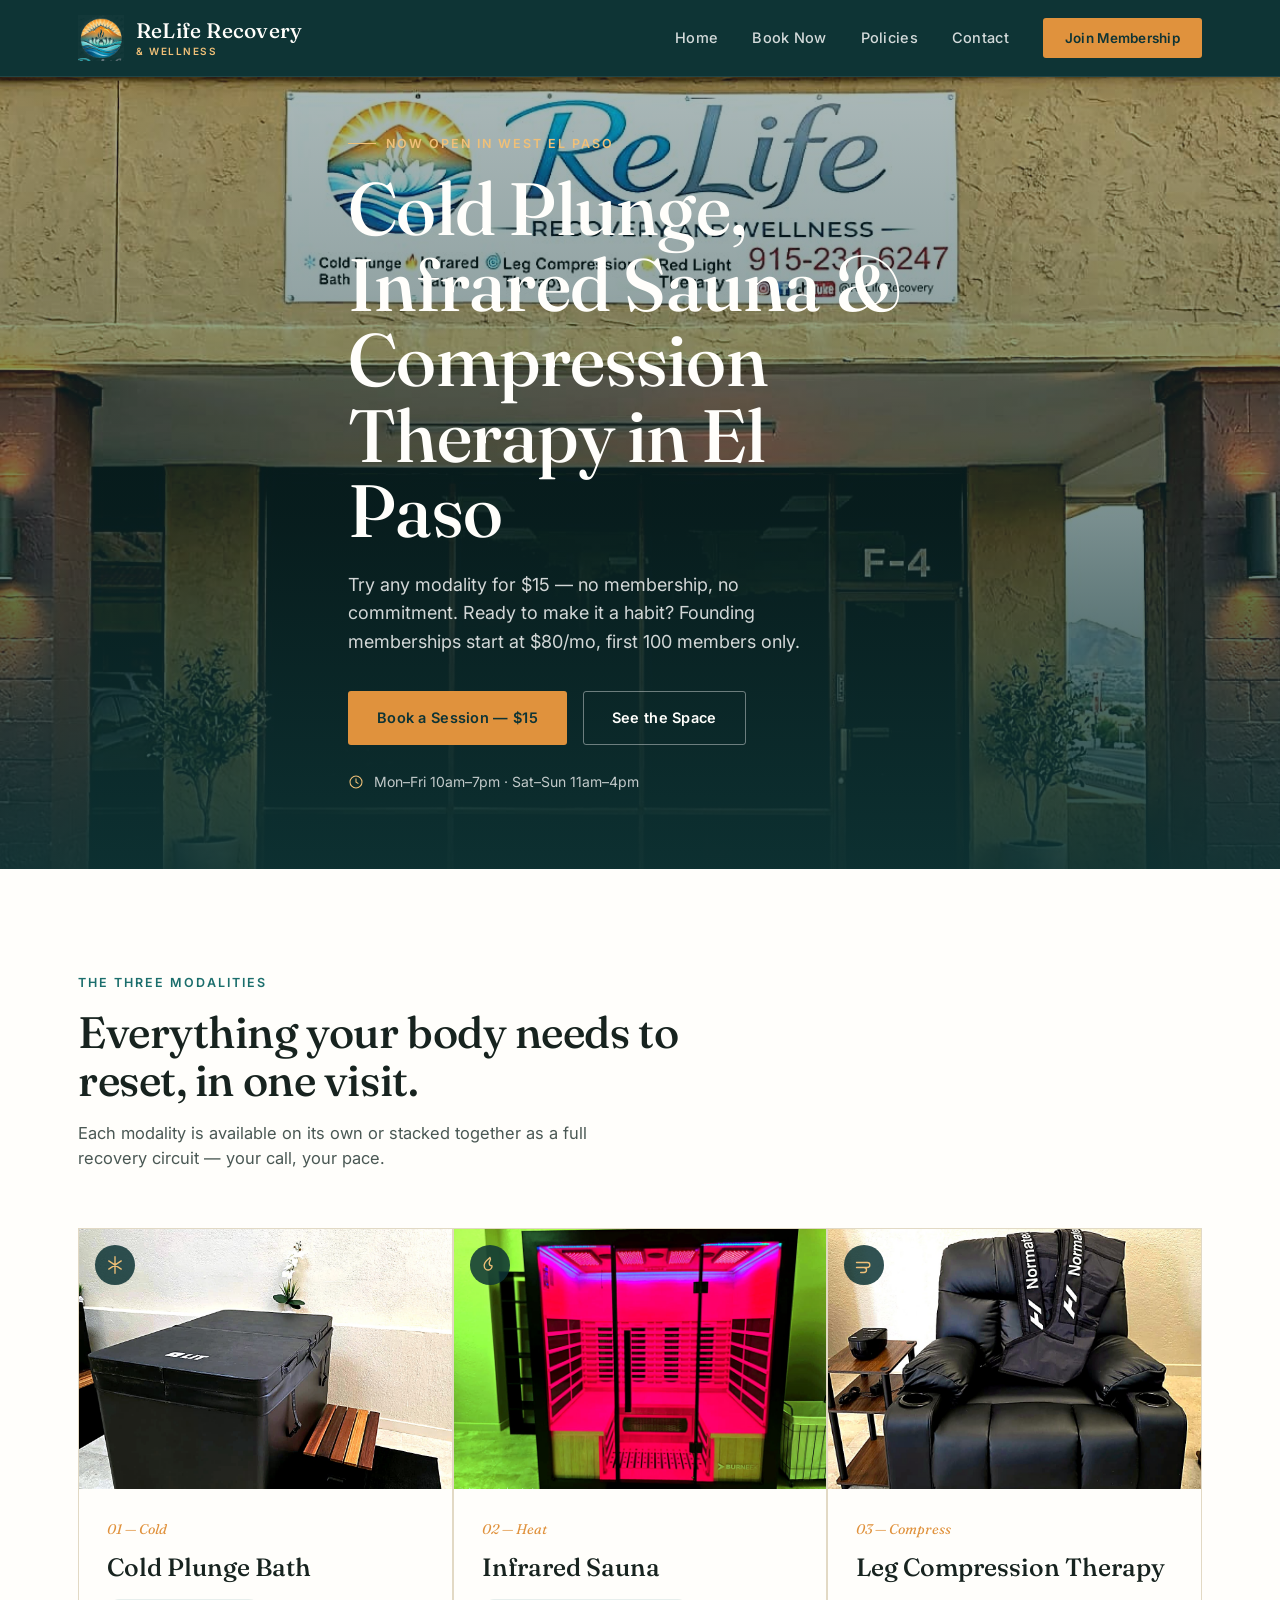
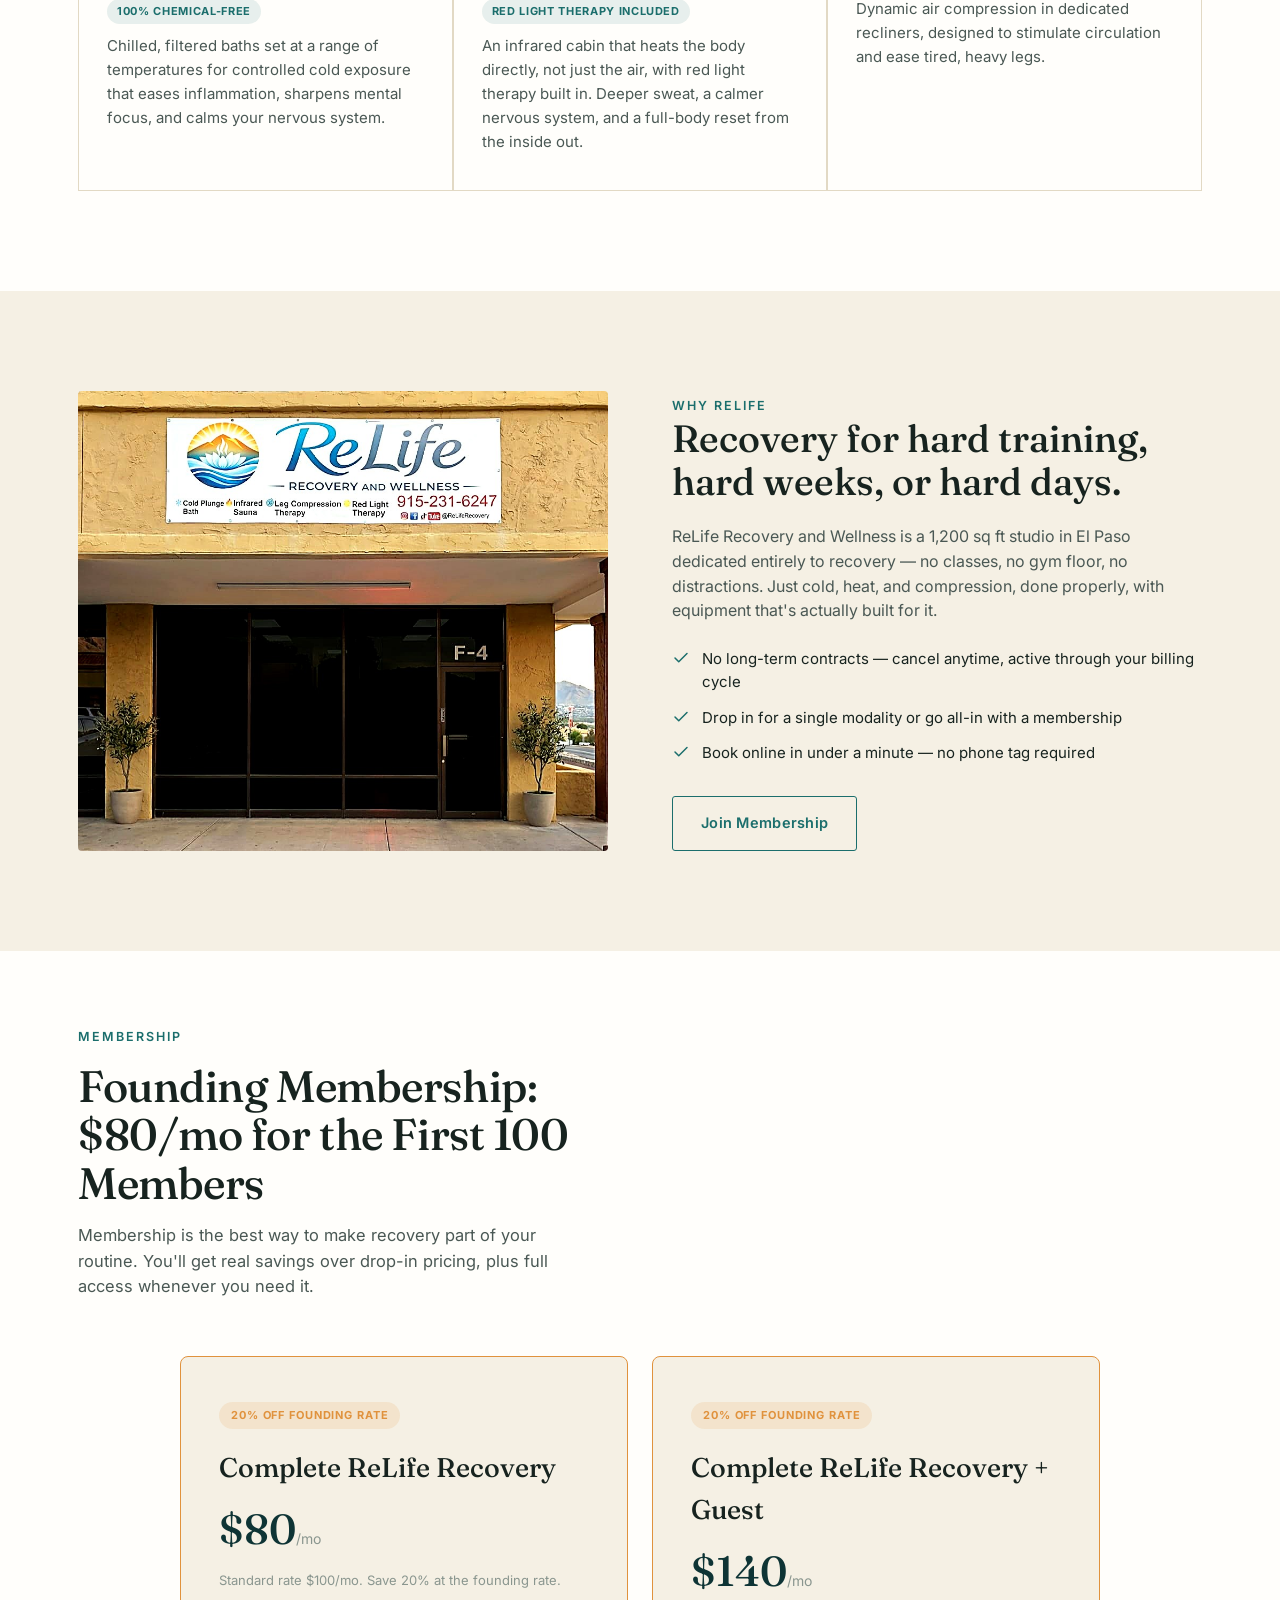
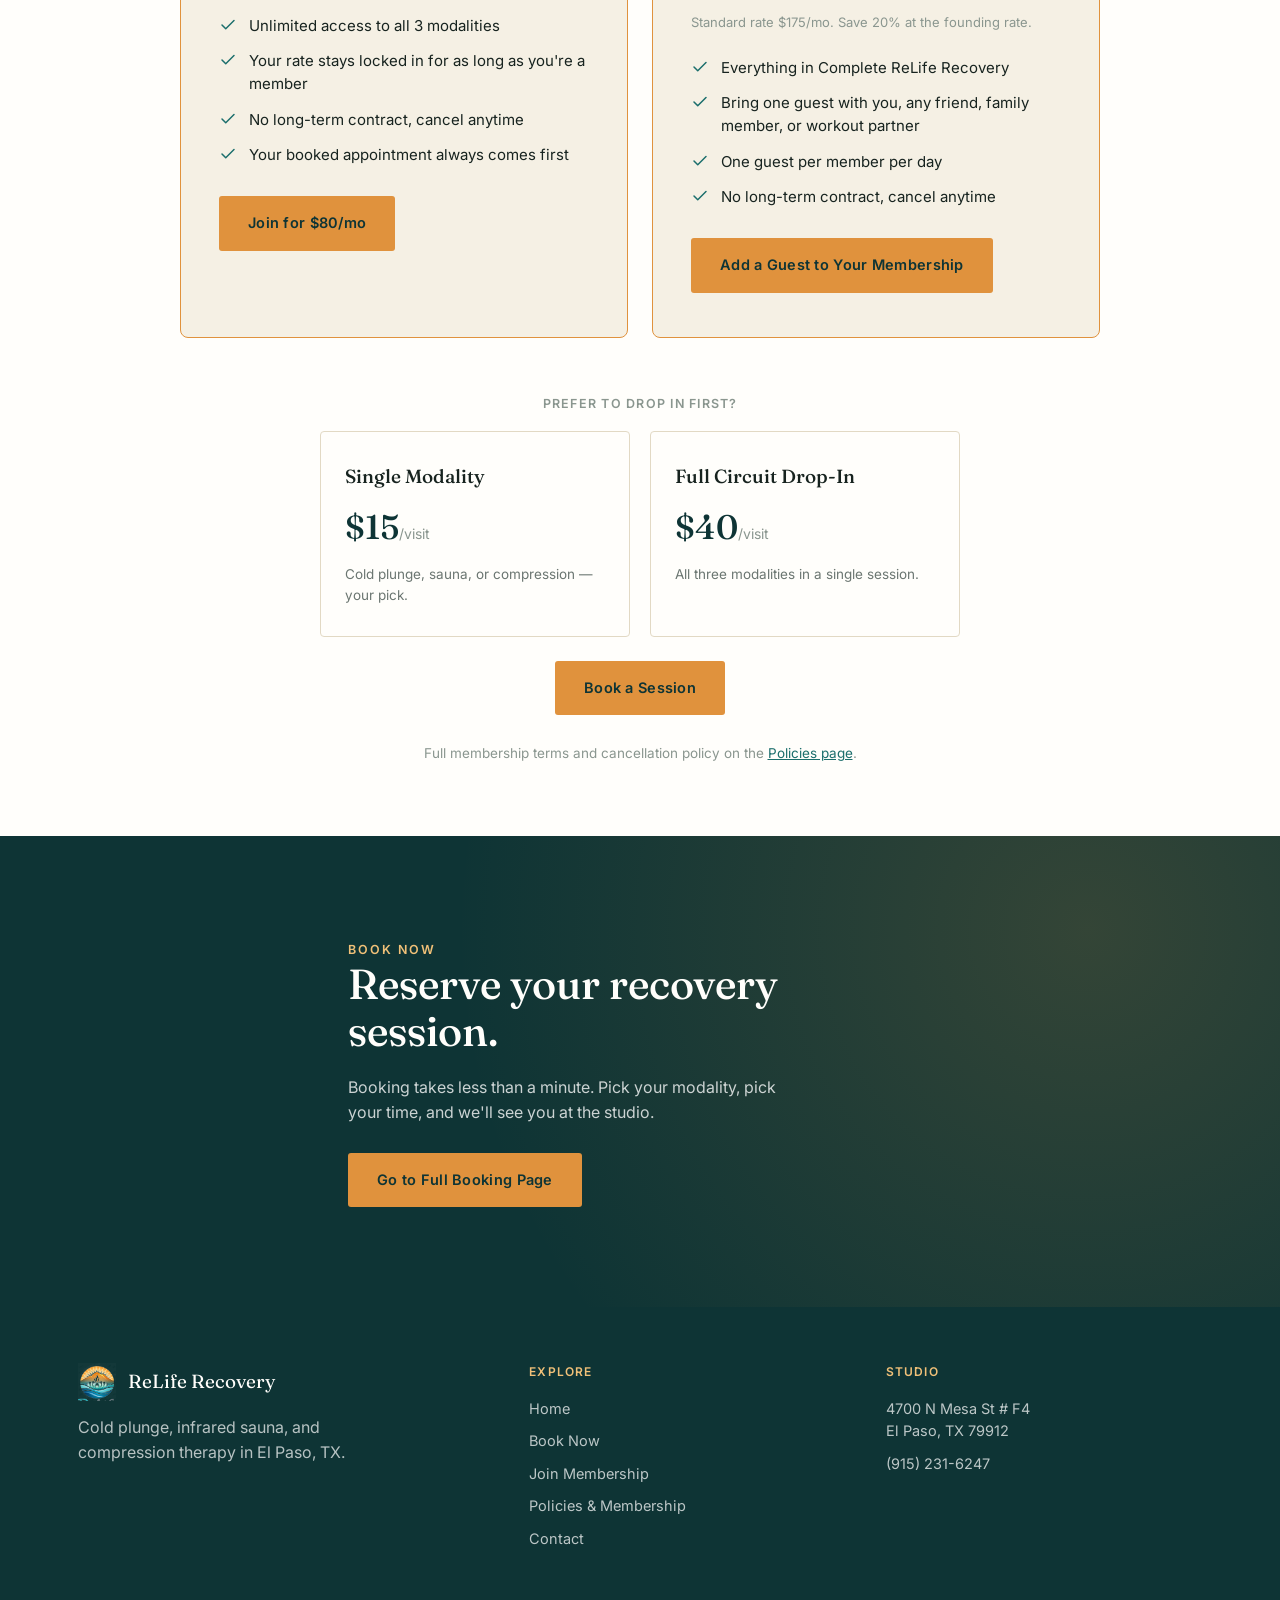
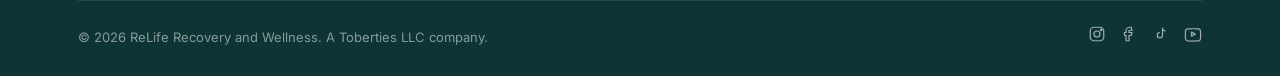
==== commit 8e1e6cc1: "Copy accuracy pass: broaden audience framing, remove absolute health claims, state real compression " ====
--- a/index.html
+++ b/index.html
@@ -192,7 +192,7 @@
     <img src="images/storefront-edited.jpg" alt="ReLife Recovery and Wellness storefront in El Paso, Texas">
     <div class="split-copy">
       <span class="eyebrow">Why ReLife</span>
-      <h2>Built for people who train hard and recover harder.</h2>
+      <h2>Recovery for hard training, hard weeks, or hard days.</h2>
       <p>ReLife Recovery and Wellness is a 1,200 sq ft studio in El Paso dedicated entirely to recovery — no classes, no gym floor, no distractions. Just cold, heat, and compression, done properly, with equipment that's actually built for it.</p>
       <ul class="checklist">
         <li>
@@ -244,7 +244,7 @@
           </li>
           <li>
             <svg viewBox="0 0 24 24" fill="none" xmlns="http://www.w3.org/2000/svg" stroke-width="2" stroke-linecap="round" stroke-linejoin="round"><path d="M20 6L9 17l-5-5"/></svg>
-            Priority booking access
+            Your booked appointment always comes first
           </li>
         </ul>
         <a href="https://www.vagaro.com/cl/GVihXzPmPwinZfUnFvW~O~RXWUj8wVYaOcB4rMJSVjM=" class="btn btn-primary" target="_blank" rel="noopener">Join for $80/mo</a>
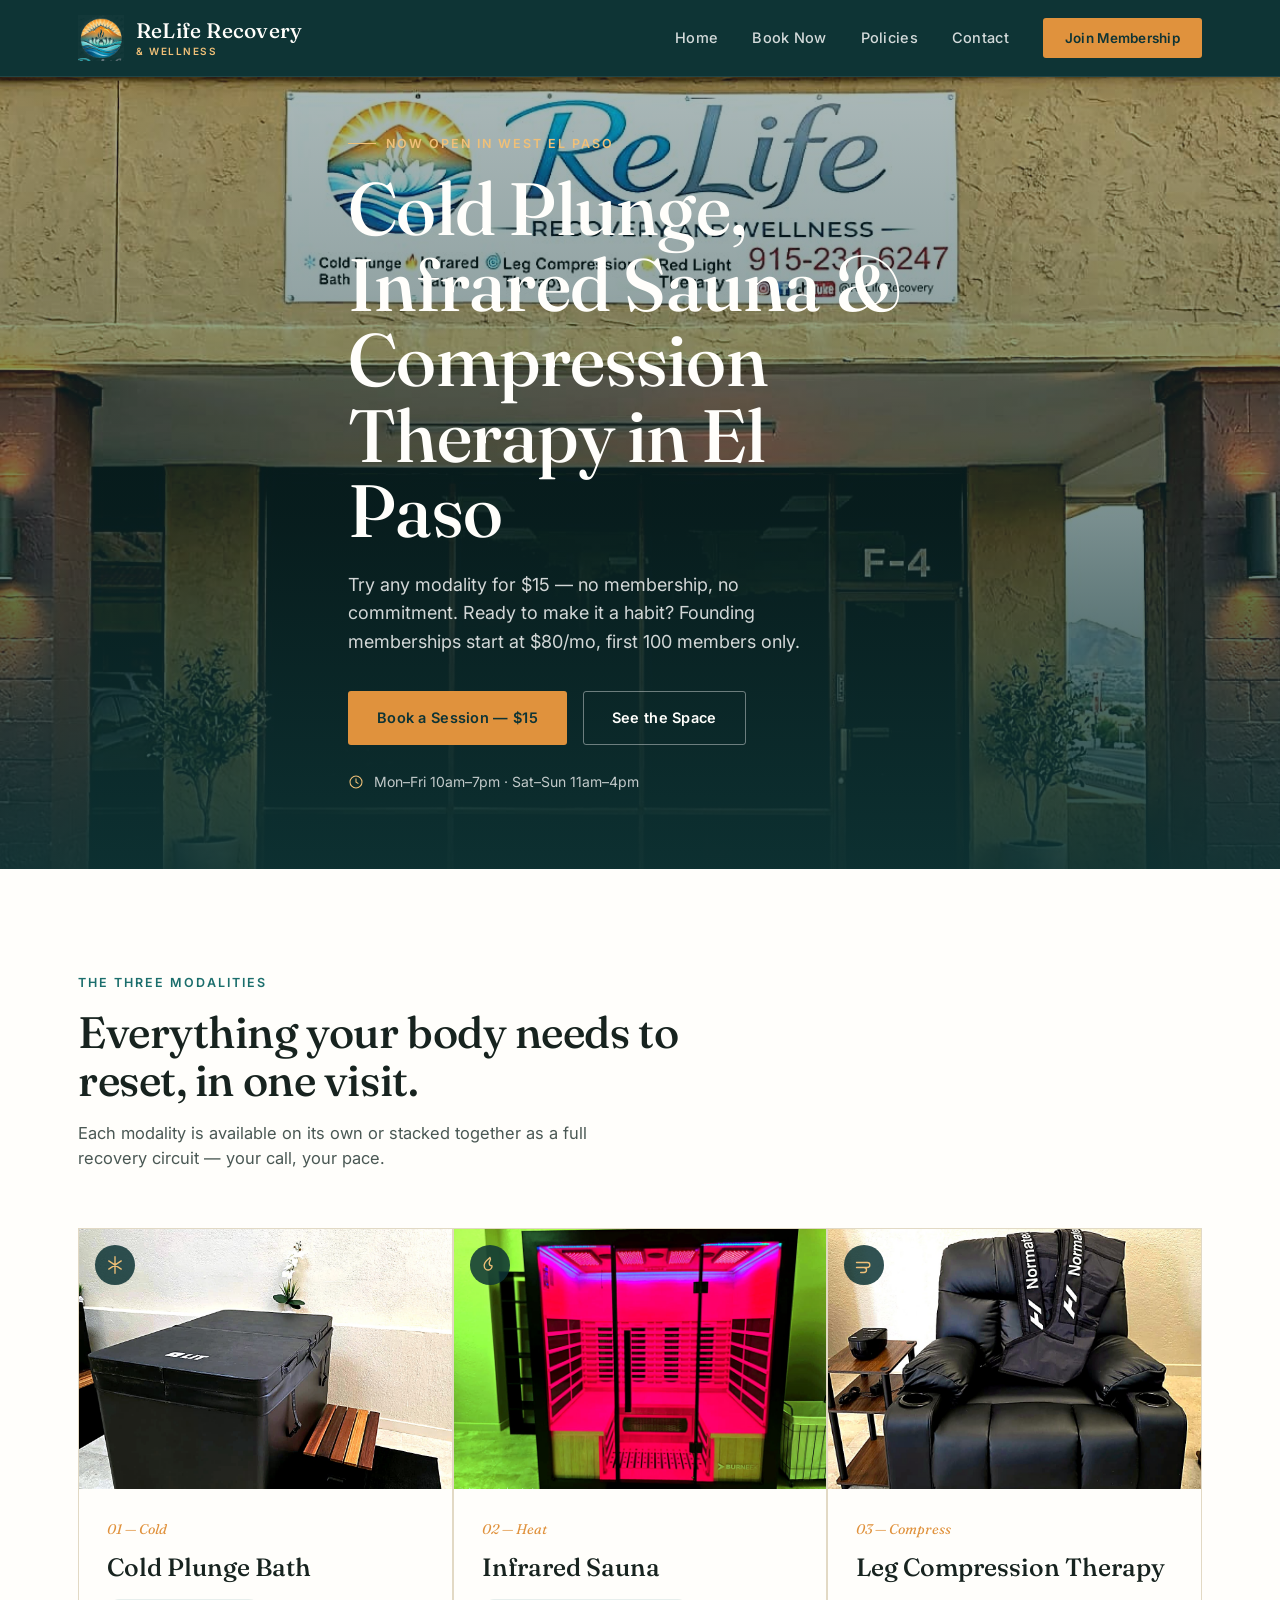
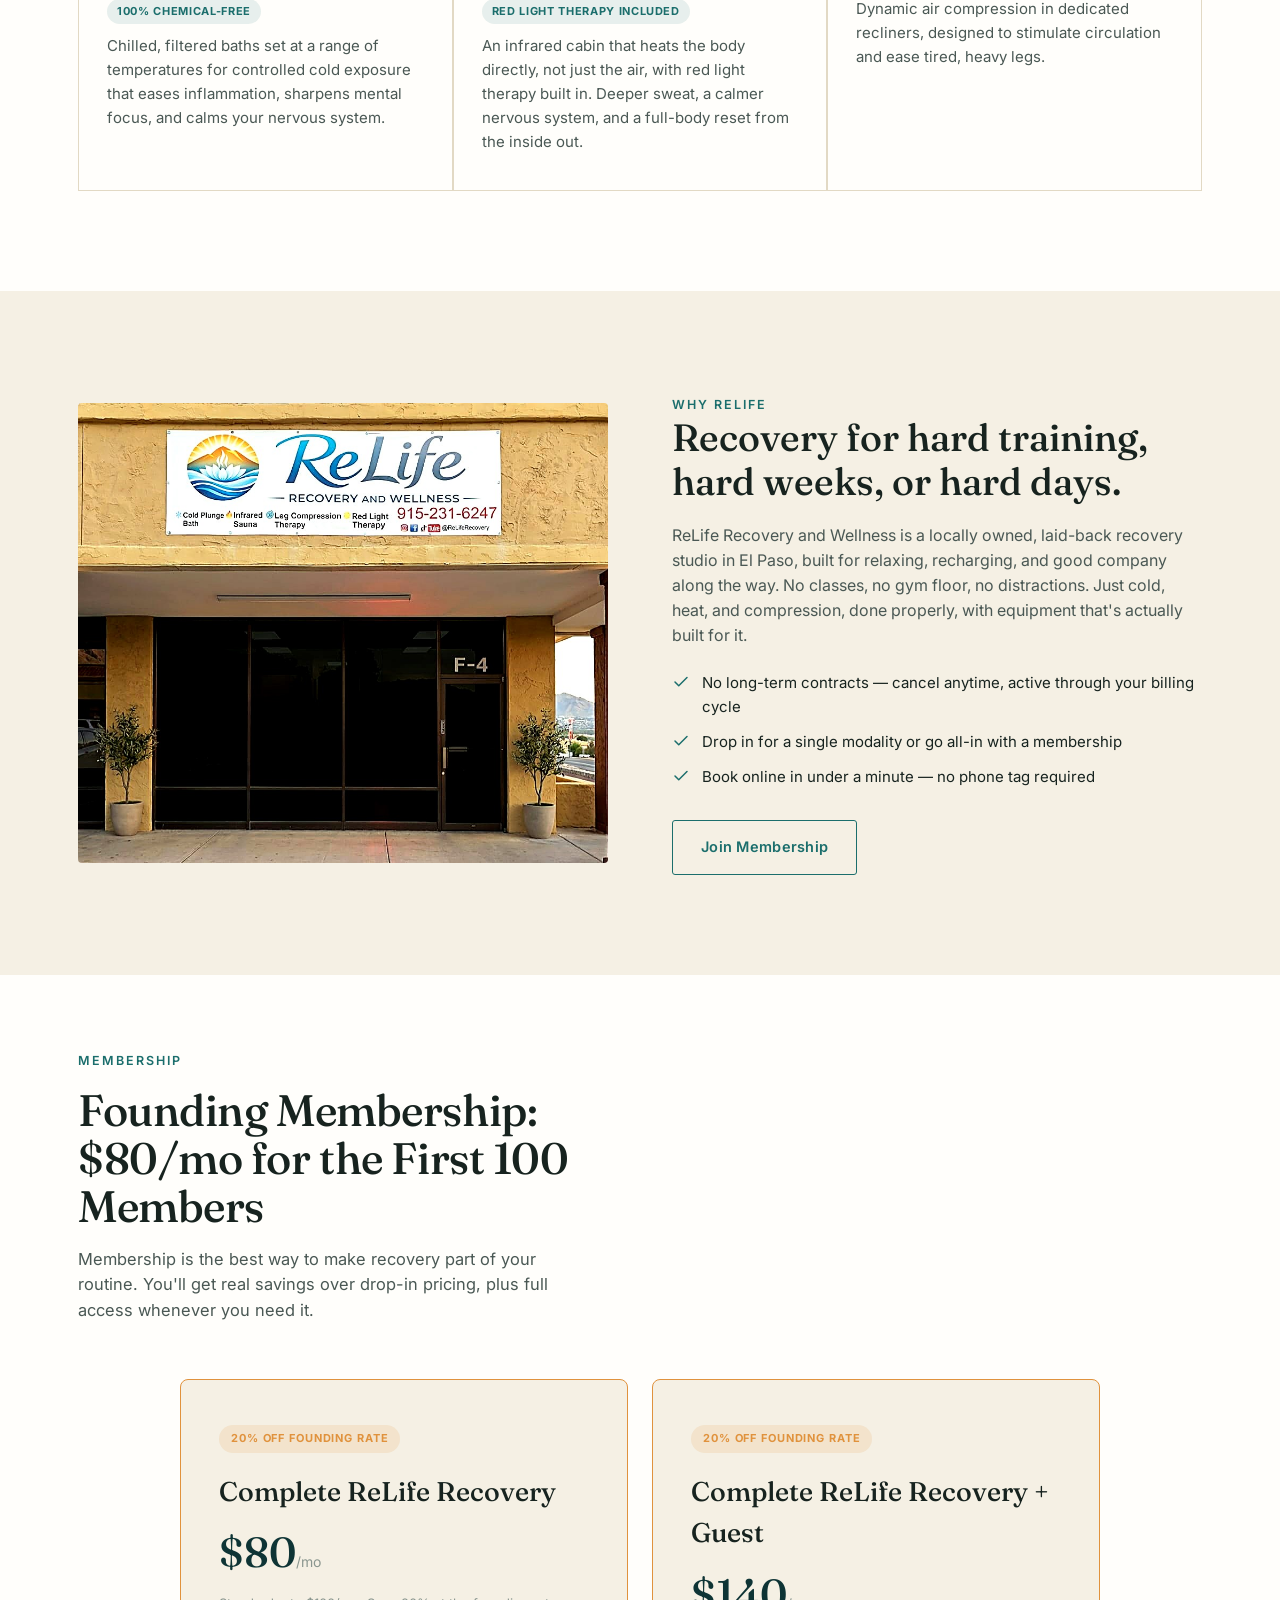
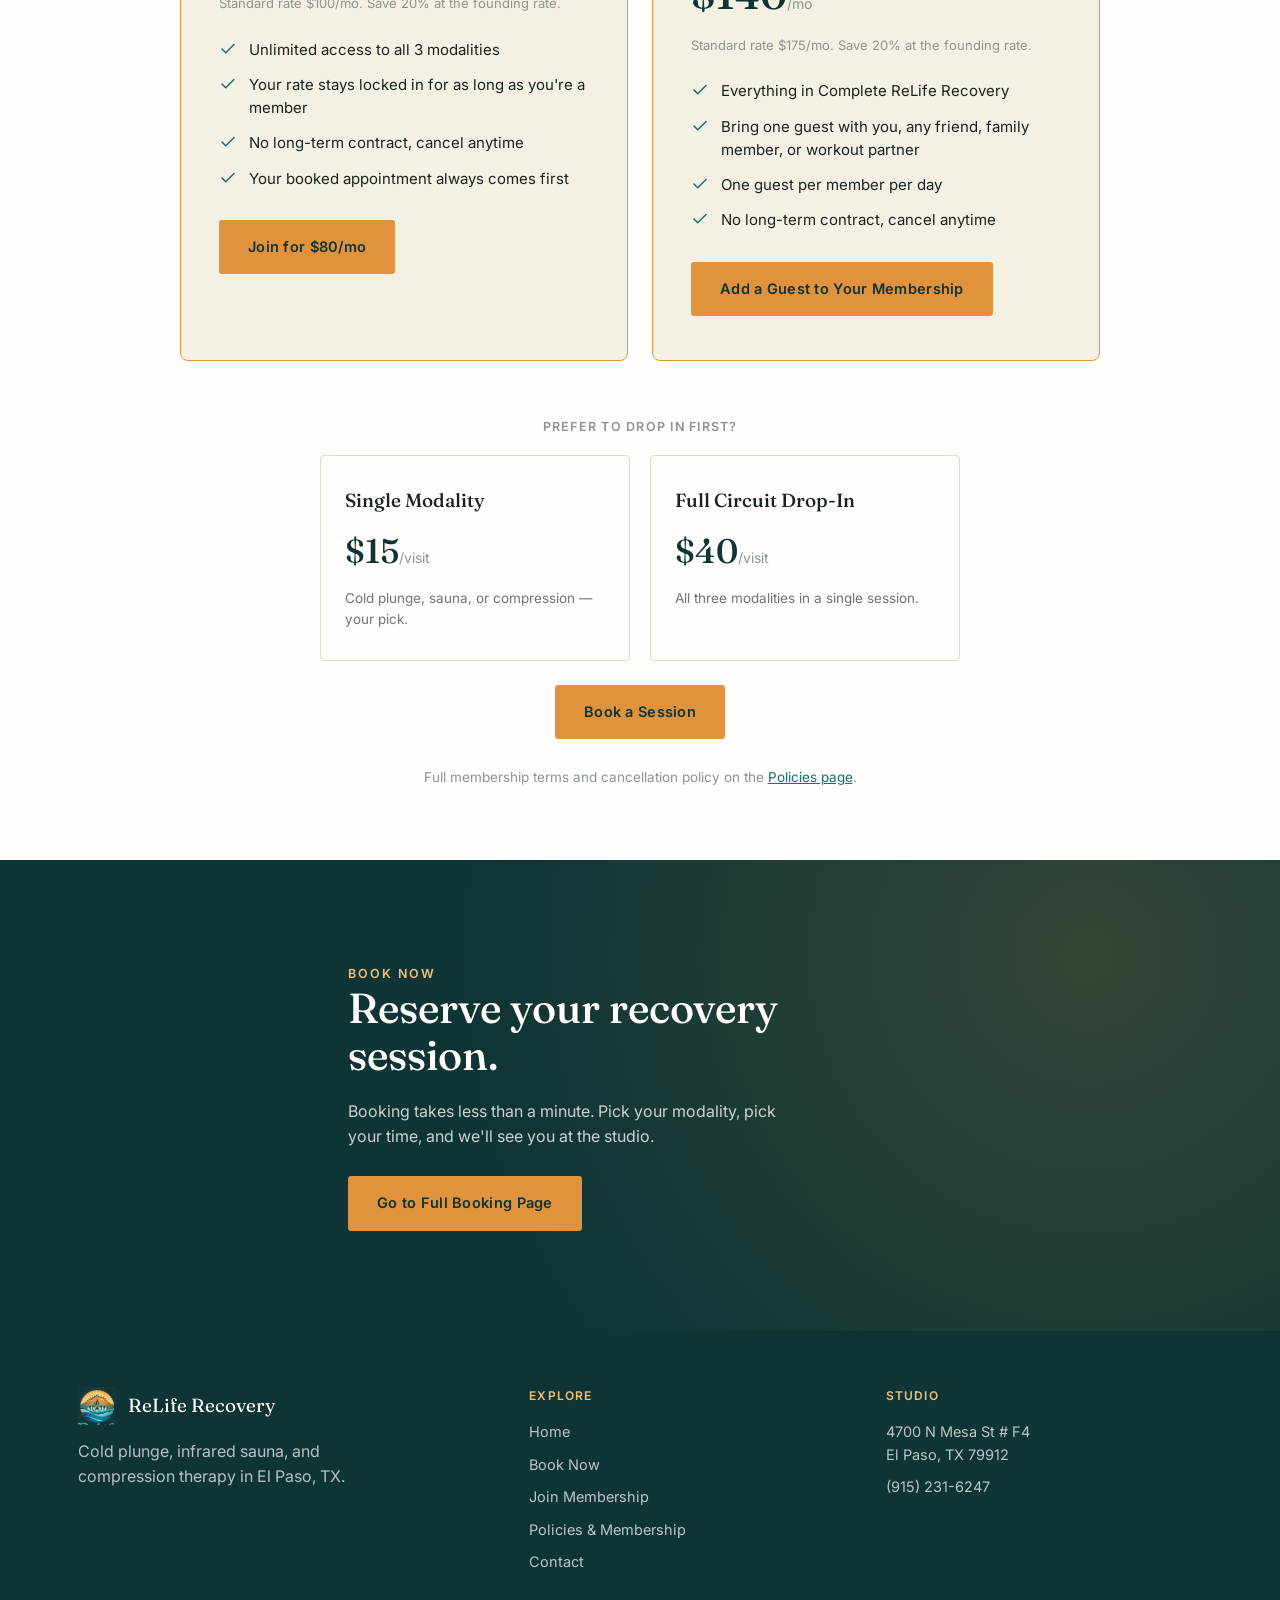
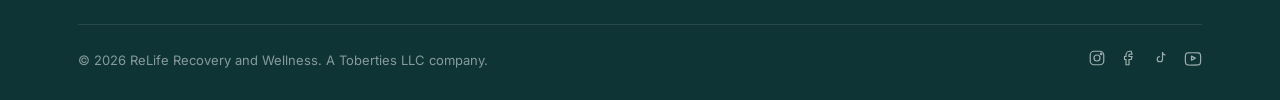
==== commit f0adceb8: "Homepage: replace square footage with locally owned / relaxed social positioning" ====
--- a/index.html
+++ b/index.html
@@ -193,7 +193,7 @@
     <div class="split-copy">
       <span class="eyebrow">Why ReLife</span>
       <h2>Recovery for hard training, hard weeks, or hard days.</h2>
-      <p>ReLife Recovery and Wellness is a 1,200 sq ft studio in El Paso dedicated entirely to recovery — no classes, no gym floor, no distractions. Just cold, heat, and compression, done properly, with equipment that's actually built for it.</p>
+      <p>ReLife Recovery and Wellness is a locally owned, laid-back recovery studio in El Paso, built for relaxing, recharging, and good company along the way. No classes, no gym floor, no distractions. Just cold, heat, and compression, done properly, with equipment that's actually built for it.</p>
       <ul class="checklist">
         <li>
           <svg viewBox="0 0 24 24" fill="none" xmlns="http://www.w3.org/2000/svg" stroke-width="2" stroke-linecap="round" stroke-linejoin="round"><path d="M20 6L9 17l-5-5"/></svg>
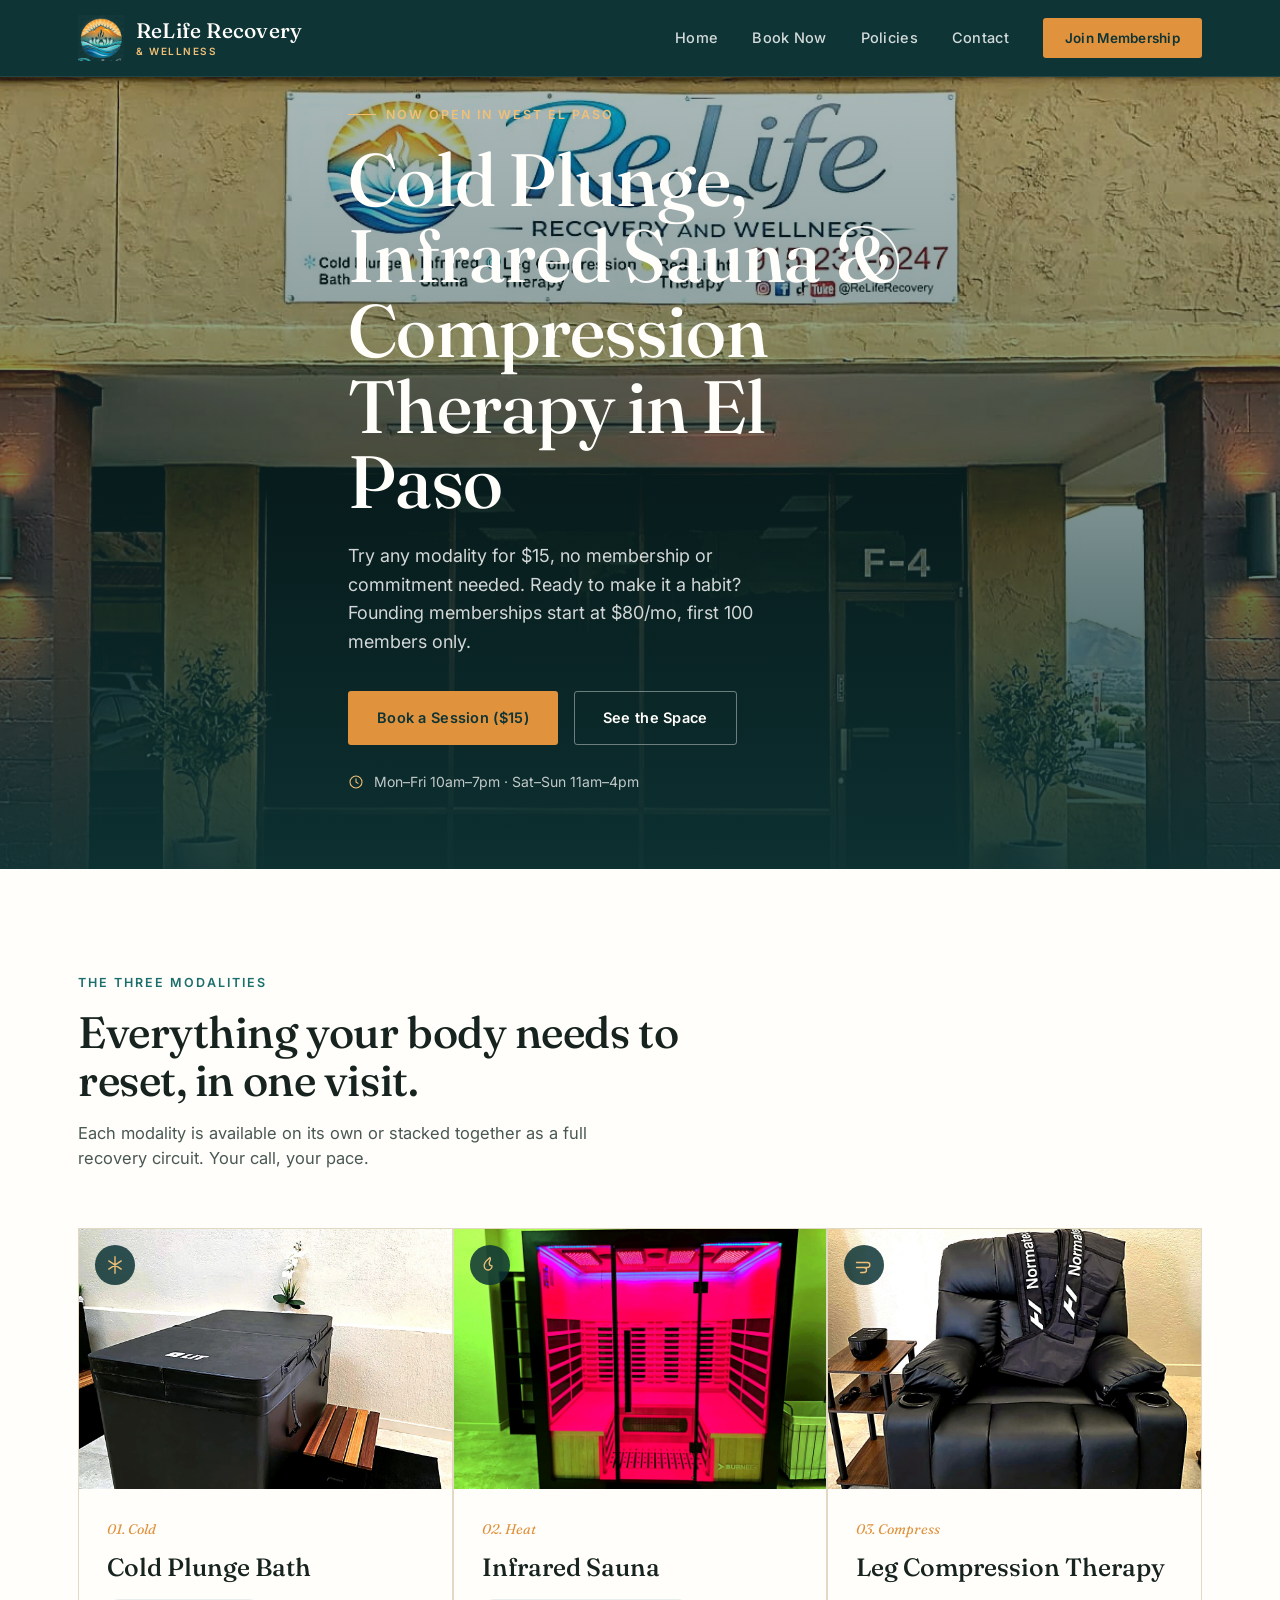
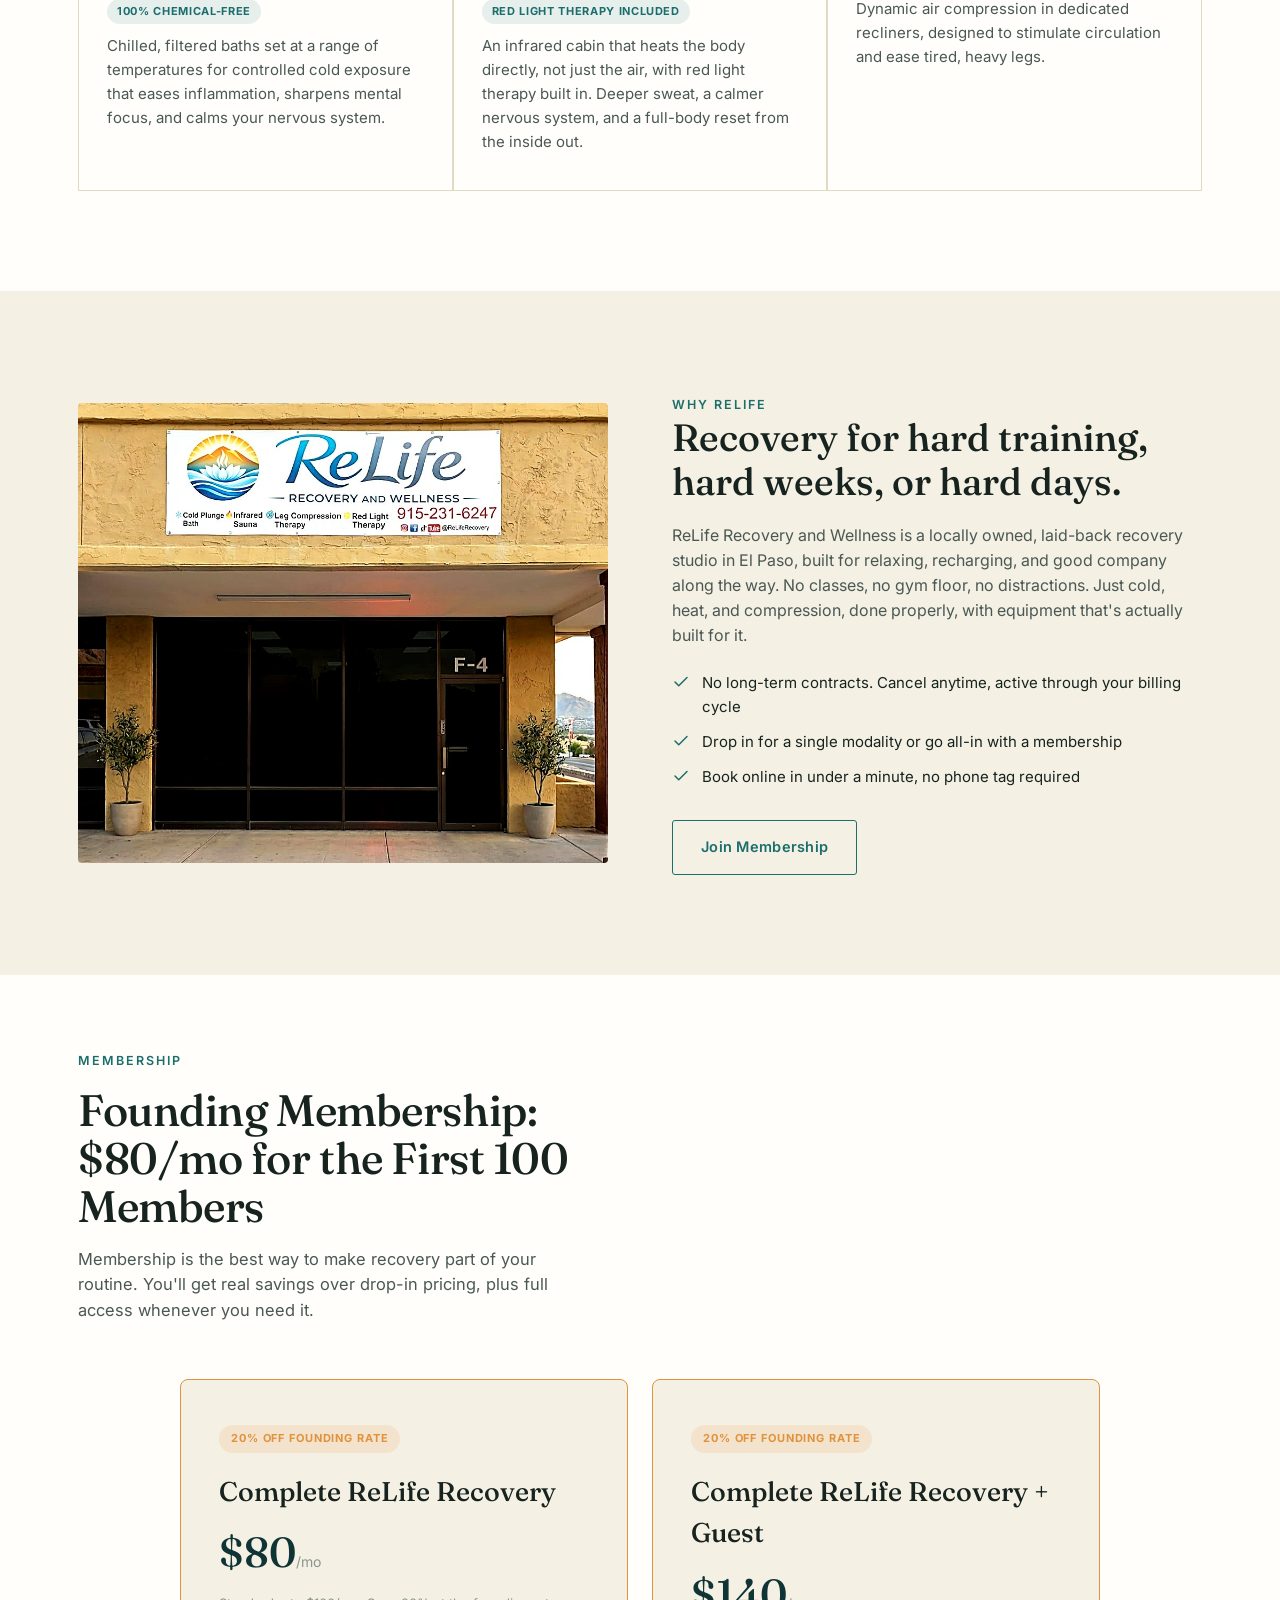
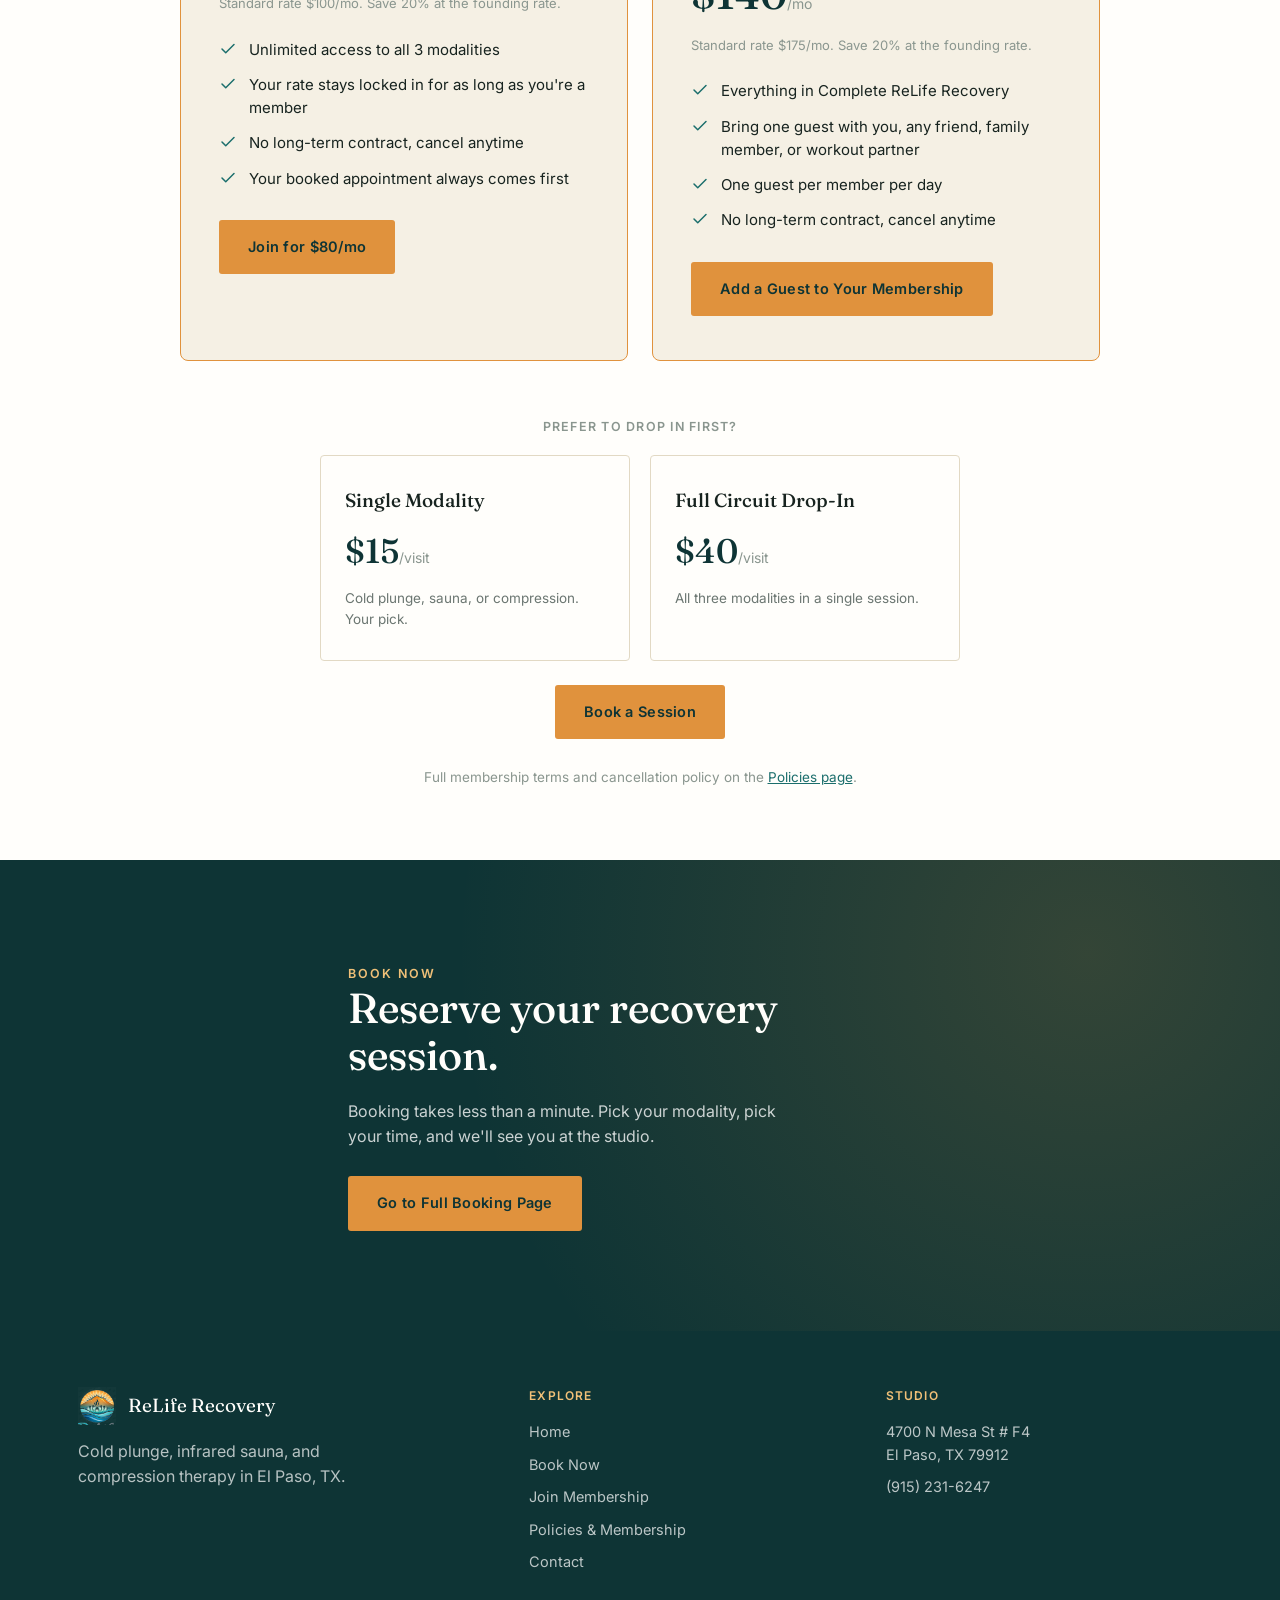
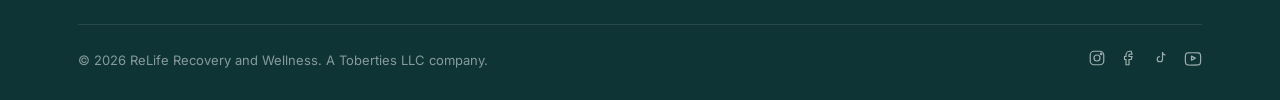
==== commit eaf4f886: "Copy pass: remove em dashes sitewide, natural rewrites, no meaning changes" ====
--- a/index.html
+++ b/index.html
@@ -12,7 +12,7 @@
 <meta charset="UTF-8">
 <meta name="viewport" content="width=device-width, initial-scale=1.0">
 <title>Cold Plunge &amp; Sauna in El Paso | Sessions from $15</title>
-<meta name="description" content="Cold plunge, infrared sauna, and compression therapy in El Paso. Single sessions from $15 — no membership required. Unlimited memberships from $80/mo.">
+<meta name="description" content="Cold plunge, infrared sauna, and compression therapy in El Paso. Single sessions from $15, no membership required. Unlimited memberships from $80/mo.">
 <link rel="canonical" href="https://reliferecovery.com/">
 <link rel="stylesheet" href="styles.css">
 <script type="application/ld+json">
@@ -113,9 +113,9 @@
   <div class="wrap hero-inner">
     <span class="eyebrow">Now Open in West El Paso</span>
     <h1>Cold Plunge, Infrared Sauna &amp; Compression Therapy in El Paso</h1>
-    <p class="lede">Try any modality for $15 — no membership, no commitment. Ready to make it a habit? Founding memberships start at $80/mo, first 100 members only.</p>
+    <p class="lede">Try any modality for $15, no membership or commitment needed. Ready to make it a habit? Founding memberships start at $80/mo, first 100 members only.</p>
     <div class="hero-actions">
-      <a href="book-now.html" class="btn btn-primary">Book a Session — $15</a>
+      <a href="book-now.html" class="btn btn-primary">Book a Session ($15)</a>
       <a href="#modalities" class="btn btn-ghost">See the Space</a>
     </div>
     <div class="hero-hours">
@@ -130,7 +130,7 @@
     <div class="section-head">
       <span class="eyebrow">The Three Modalities</span>
       <h2>Everything your body needs to reset, in one visit.</h2>
-      <p>Each modality is available on its own or stacked together as a full recovery circuit — your call, your pace.</p>
+      <p>Each modality is available on its own or stacked together as a full recovery circuit. Your call, your pace.</p>
     </div>
 
     <div class="ritual-grid">
@@ -144,7 +144,7 @@
           <img src="images/cold-plunge-edited.jpg" alt="Cold plunge bath at ReLife Recovery">
         </div>
         <div class="ritual-body">
-          <span class="ritual-index">01 — Cold</span>
+          <span class="ritual-index">01. Cold</span>
           <h3>Cold Plunge Bath</h3>
           <span class="mini-badge">100% Chemical-Free</span>
           <p>Chilled, filtered baths set at a range of temperatures for controlled cold exposure that eases inflammation, sharpens mental focus, and calms your nervous system.</p>
@@ -161,7 +161,7 @@
           <img src="images/infrared-sauna-edited.jpg" alt="Infrared sauna at ReLife Recovery">
         </div>
         <div class="ritual-body">
-          <span class="ritual-index">02 — Heat</span>
+          <span class="ritual-index">02. Heat</span>
           <h3>Infrared Sauna</h3>
           <span class="mini-badge">Red Light Therapy Included</span>
           <p>An infrared cabin that heats the body directly, not just the air, with red light therapy built in. Deeper sweat, a calmer nervous system, and a full-body reset from the inside out.</p>
@@ -178,7 +178,7 @@
           <img src="images/compression-chair-edited.jpg" alt="Compression therapy chair at ReLife Recovery">
         </div>
         <div class="ritual-body">
-          <span class="ritual-index">03 — Compress</span>
+          <span class="ritual-index">03. Compress</span>
           <h3>Leg Compression Therapy</h3>
           <p>Dynamic air compression in dedicated recliners, designed to stimulate circulation and ease tired, heavy legs.</p>
         </div>
@@ -197,7 +197,7 @@
       <ul class="checklist">
         <li>
           <svg viewBox="0 0 24 24" fill="none" xmlns="http://www.w3.org/2000/svg" stroke-width="2" stroke-linecap="round" stroke-linejoin="round"><path d="M20 6L9 17l-5-5"/></svg>
-          No long-term contracts — cancel anytime, active through your billing cycle
+          No long-term contracts. Cancel anytime, active through your billing cycle
         </li>
         <li>
           <svg viewBox="0 0 24 24" fill="none" xmlns="http://www.w3.org/2000/svg" stroke-width="2" stroke-linecap="round" stroke-linejoin="round"><path d="M20 6L9 17l-5-5"/></svg>
@@ -205,7 +205,7 @@
         </li>
         <li>
           <svg viewBox="0 0 24 24" fill="none" xmlns="http://www.w3.org/2000/svg" stroke-width="2" stroke-linecap="round" stroke-linejoin="round"><path d="M20 6L9 17l-5-5"/></svg>
-          Book online in under a minute — no phone tag required
+          Book online in under a minute, no phone tag required
         </li>
       </ul>
       <div style="margin-top:32px;">
@@ -283,7 +283,7 @@
         <div class="price-card">
           <h4>Single Modality</h4>
           <div class="price-amount">$15<span>/visit</span></div>
-          <p class="desc">Cold plunge, sauna, or compression — your pick.</p>
+          <p class="desc">Cold plunge, sauna, or compression. Your pick.</p>
         </div>
         <div class="price-card">
           <h4>Full Circuit Drop-In</h4>
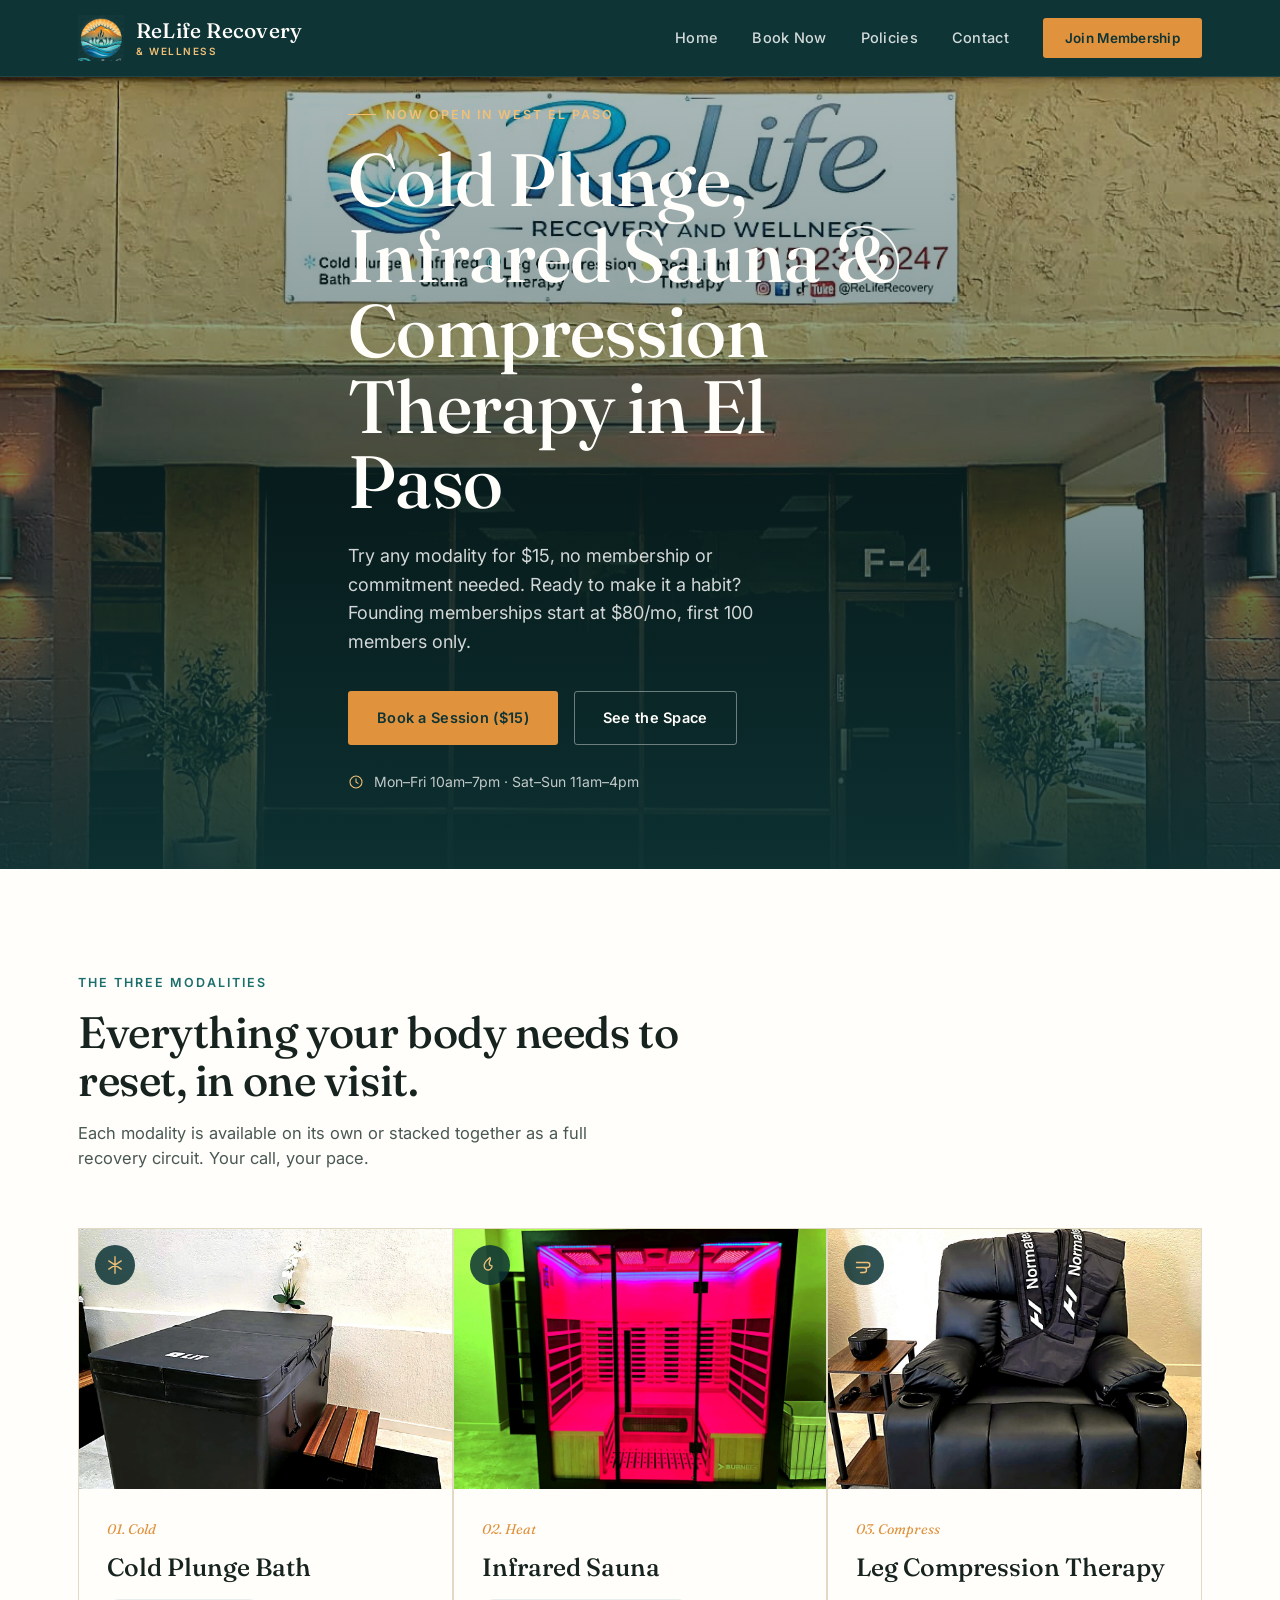
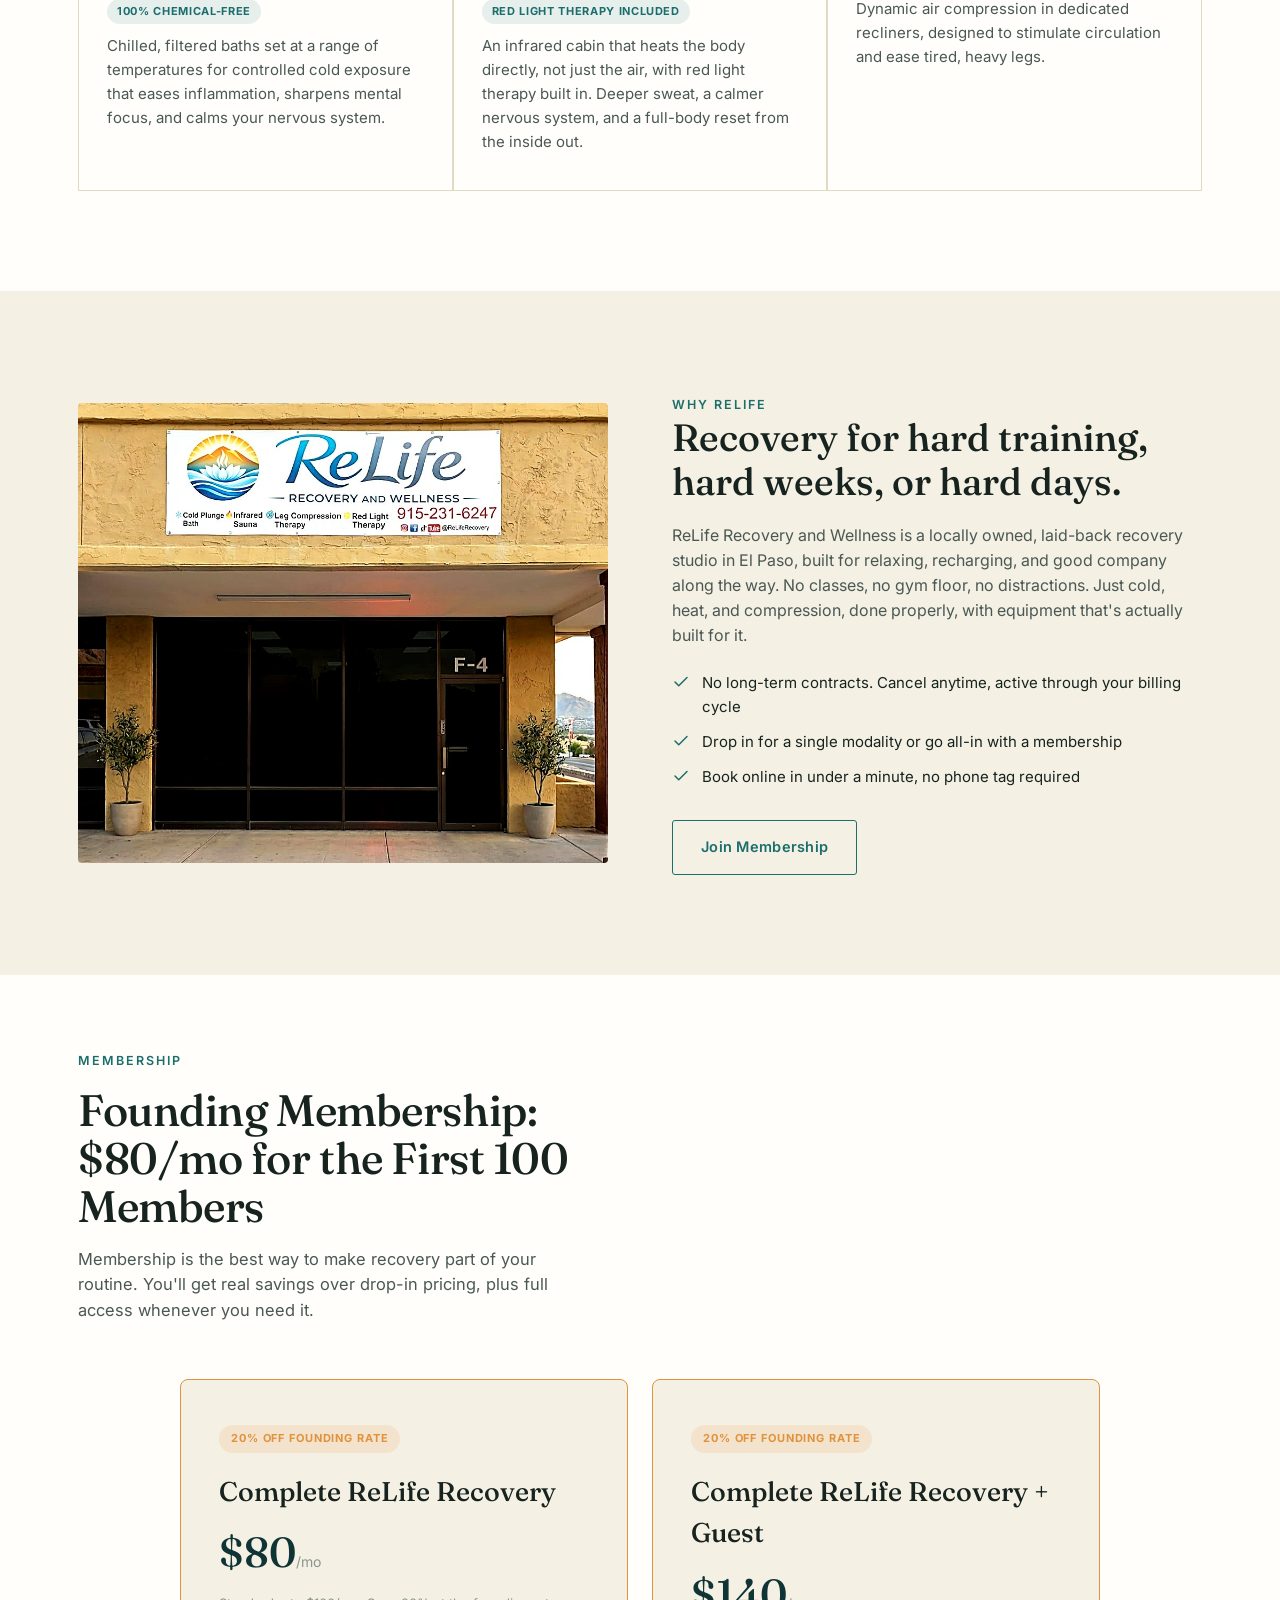
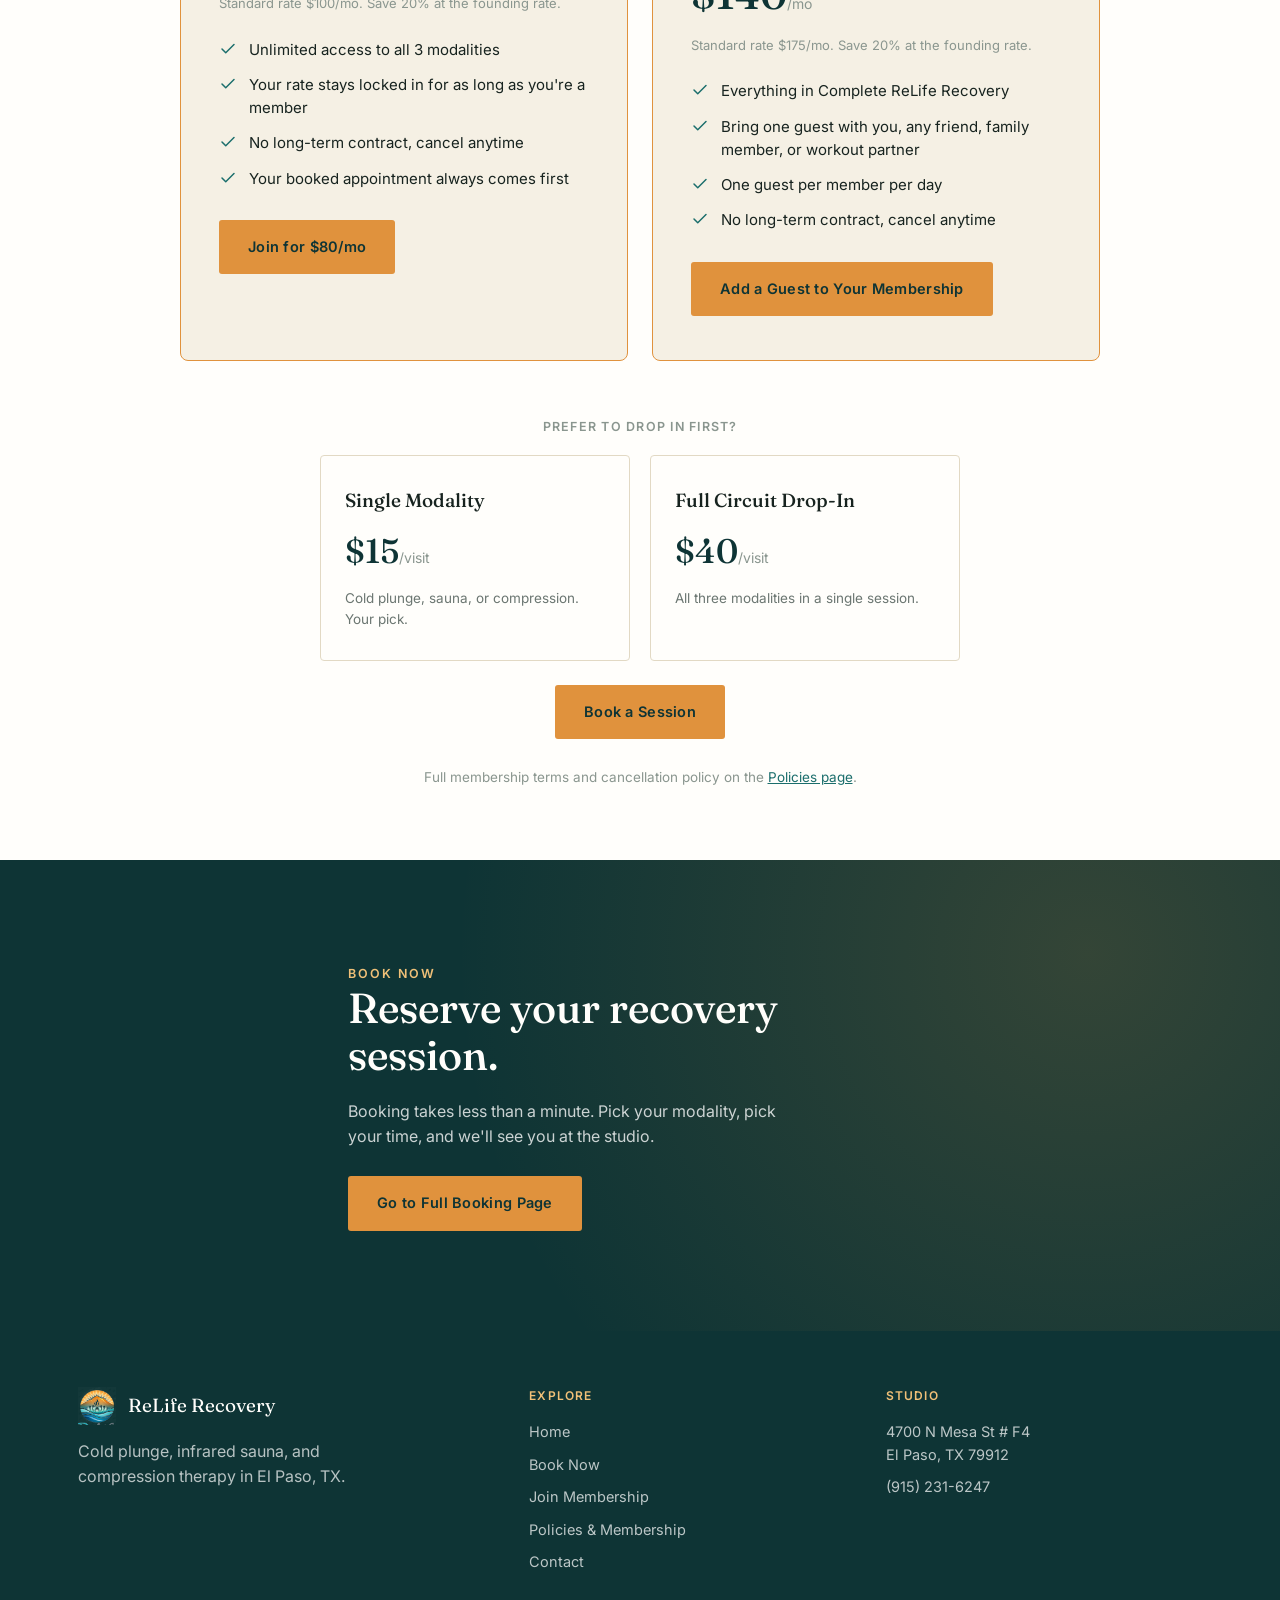
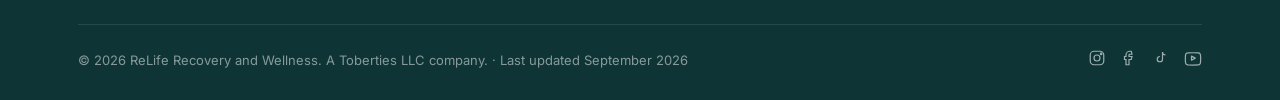
==== commit 093e63ff: "Add WebPage schema with dateModified and last-updated footer stamp" ====
--- a/index.html
+++ b/index.html
@@ -87,6 +87,15 @@
 <link rel="icon" type="image/png" href="/icons/favicon-192.png" sizes="192x192">
 <link rel="icon" type="image/png" href="/icons/favicon-480.png" sizes="480x480">
 <link rel="apple-touch-icon" href="/icons/apple-touch-icon.png">
+<script type="application/ld+json">
+{
+  "@context": "https://schema.org",
+  "@type": "WebPage",
+  "url": "https://reliferecovery.com/",
+  "name": "Cold Plunge & Sauna in El Paso | Sessions from $15",
+  "dateModified": "2026-09-10"
+}
+</script>
 </head>
 <body>
 
@@ -336,7 +345,7 @@
       </div>
     </div>
     <div class="footer-bottom">
-      <span>&copy; 2026 ReLife Recovery and Wellness. A Toberties LLC company.</span>
+      <span>&copy; 2026 ReLife Recovery and Wellness. A Toberties LLC company. &middot; Last updated September 2026</span>
       <div class="social-row">
         <a href="https://www.instagram.com/reliferecovery_" aria-label="Instagram" target="_blank" rel="noopener"><svg viewBox="0 0 24 24" fill="none" stroke-width="1.6"><rect x="3" y="3" width="18" height="18" rx="5"/><circle cx="12" cy="12" r="4"/><circle cx="17.5" cy="6.5" r="1"/></svg></a>
         <a href="https://www.facebook.com/reliferecoveryofficial" aria-label="Facebook" target="_blank" rel="noopener"><svg viewBox="0 0 24 24" fill="none" stroke-width="1.6"><path d="M15 3h-2a5 5 0 0 0-5 5v2H6v4h2v7h4v-7h3l1-4h-4V8a1 1 0 0 1 1-1h3z"/></svg></a>
--- a/styles.css
+++ b/styles.css
@@ -329,6 +329,37 @@
   font-size: 15px;
   color: #4A5854;
   line-height: 1.6;
+}
+
+/* ---------- Quick answer callout ---------- */
+.quick-answer {
+  background: var(--sand);
+  border: 1px solid var(--sand-line);
+  border-left: 4px solid var(--teal);
+  border-radius: 4px;
+  padding: 36px 40px;
+  max-width: 760px;
+}
+
+.quick-answer .eyebrow { margin-bottom: 10px; display: block; }
+
+.quick-answer h2 {
+  font-family: var(--font-display);
+  font-weight: 500;
+  font-size: clamp(22px, 2.6vw, 28px);
+  line-height: 1.2;
+  margin-bottom: 14px;
+}
+
+.quick-answer p {
+  font-size: 16.5px;
+  color: #4A5854;
+  line-height: 1.65;
+  margin: 0;
+}
+
+@media (max-width: 640px) {
+  .quick-answer { padding: 28px 24px; }
 }
 
 /* ---------- Split feature (About-ish) ---------- */
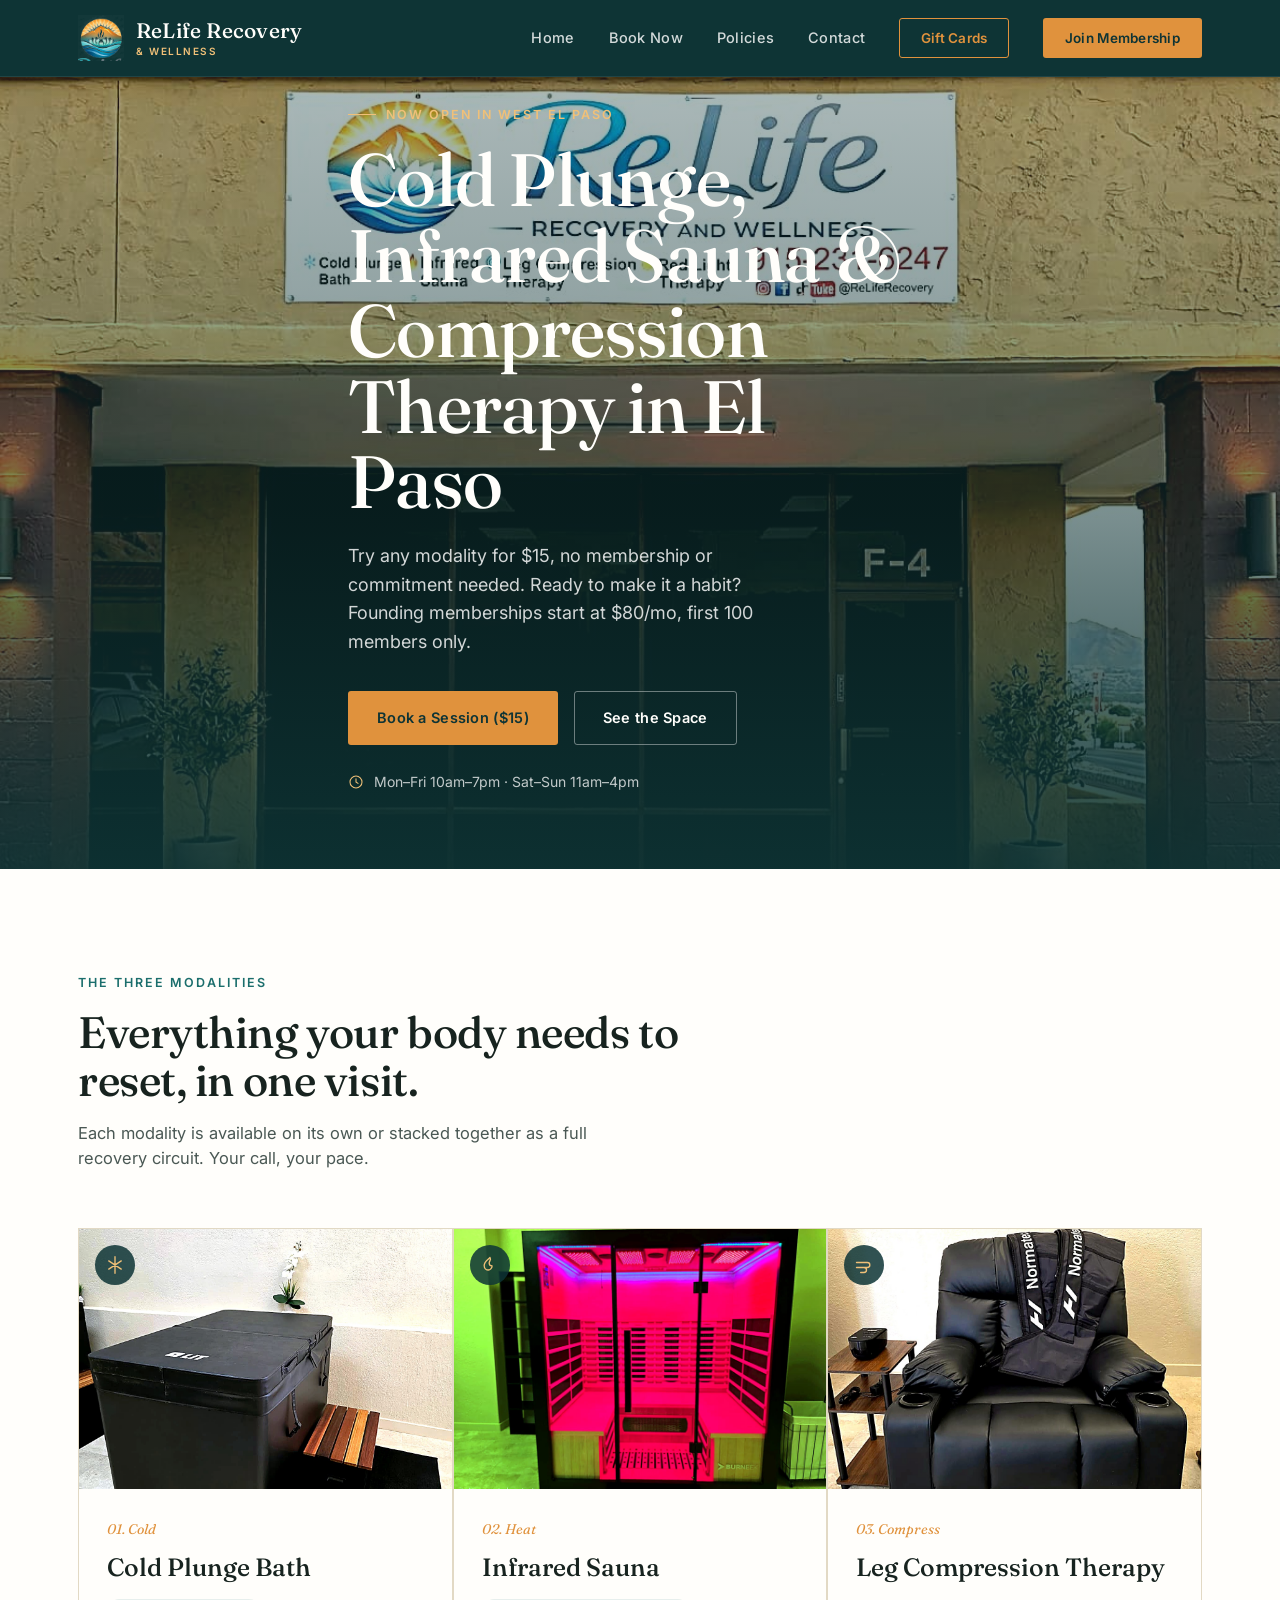
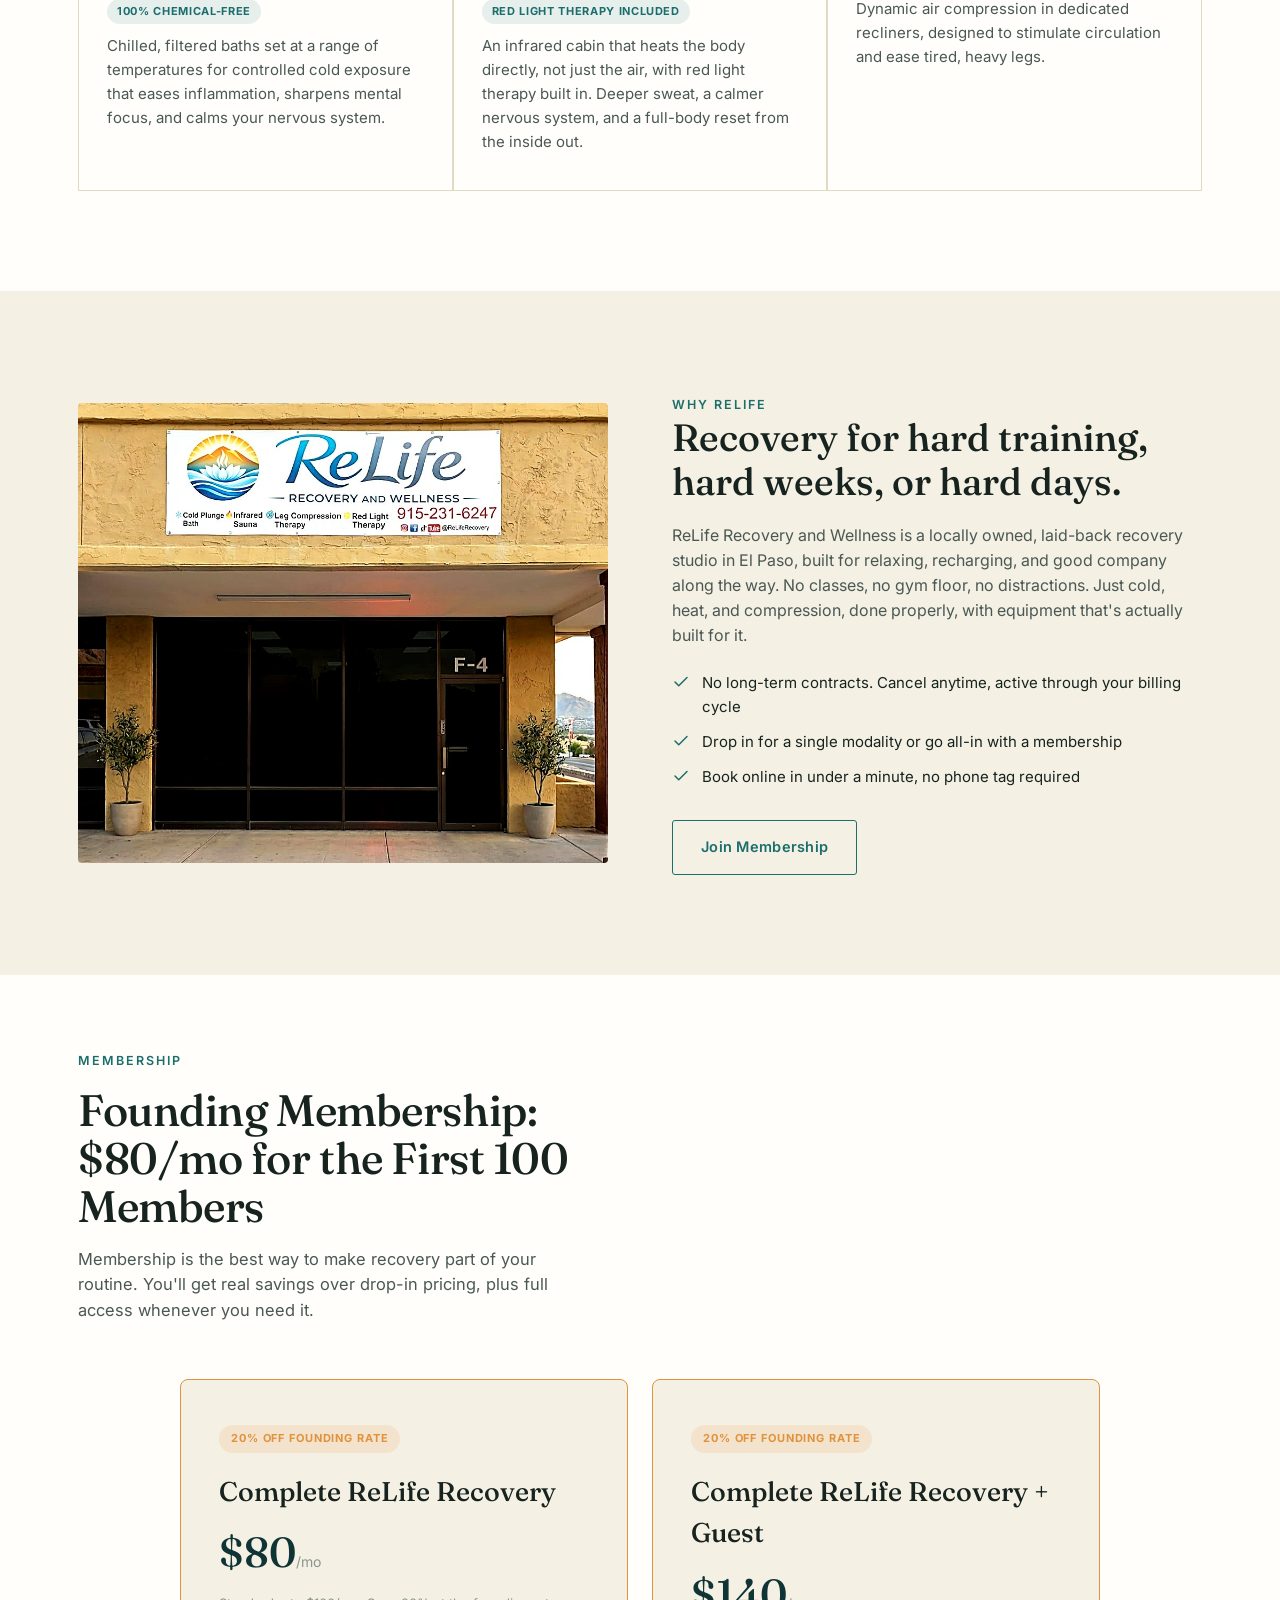
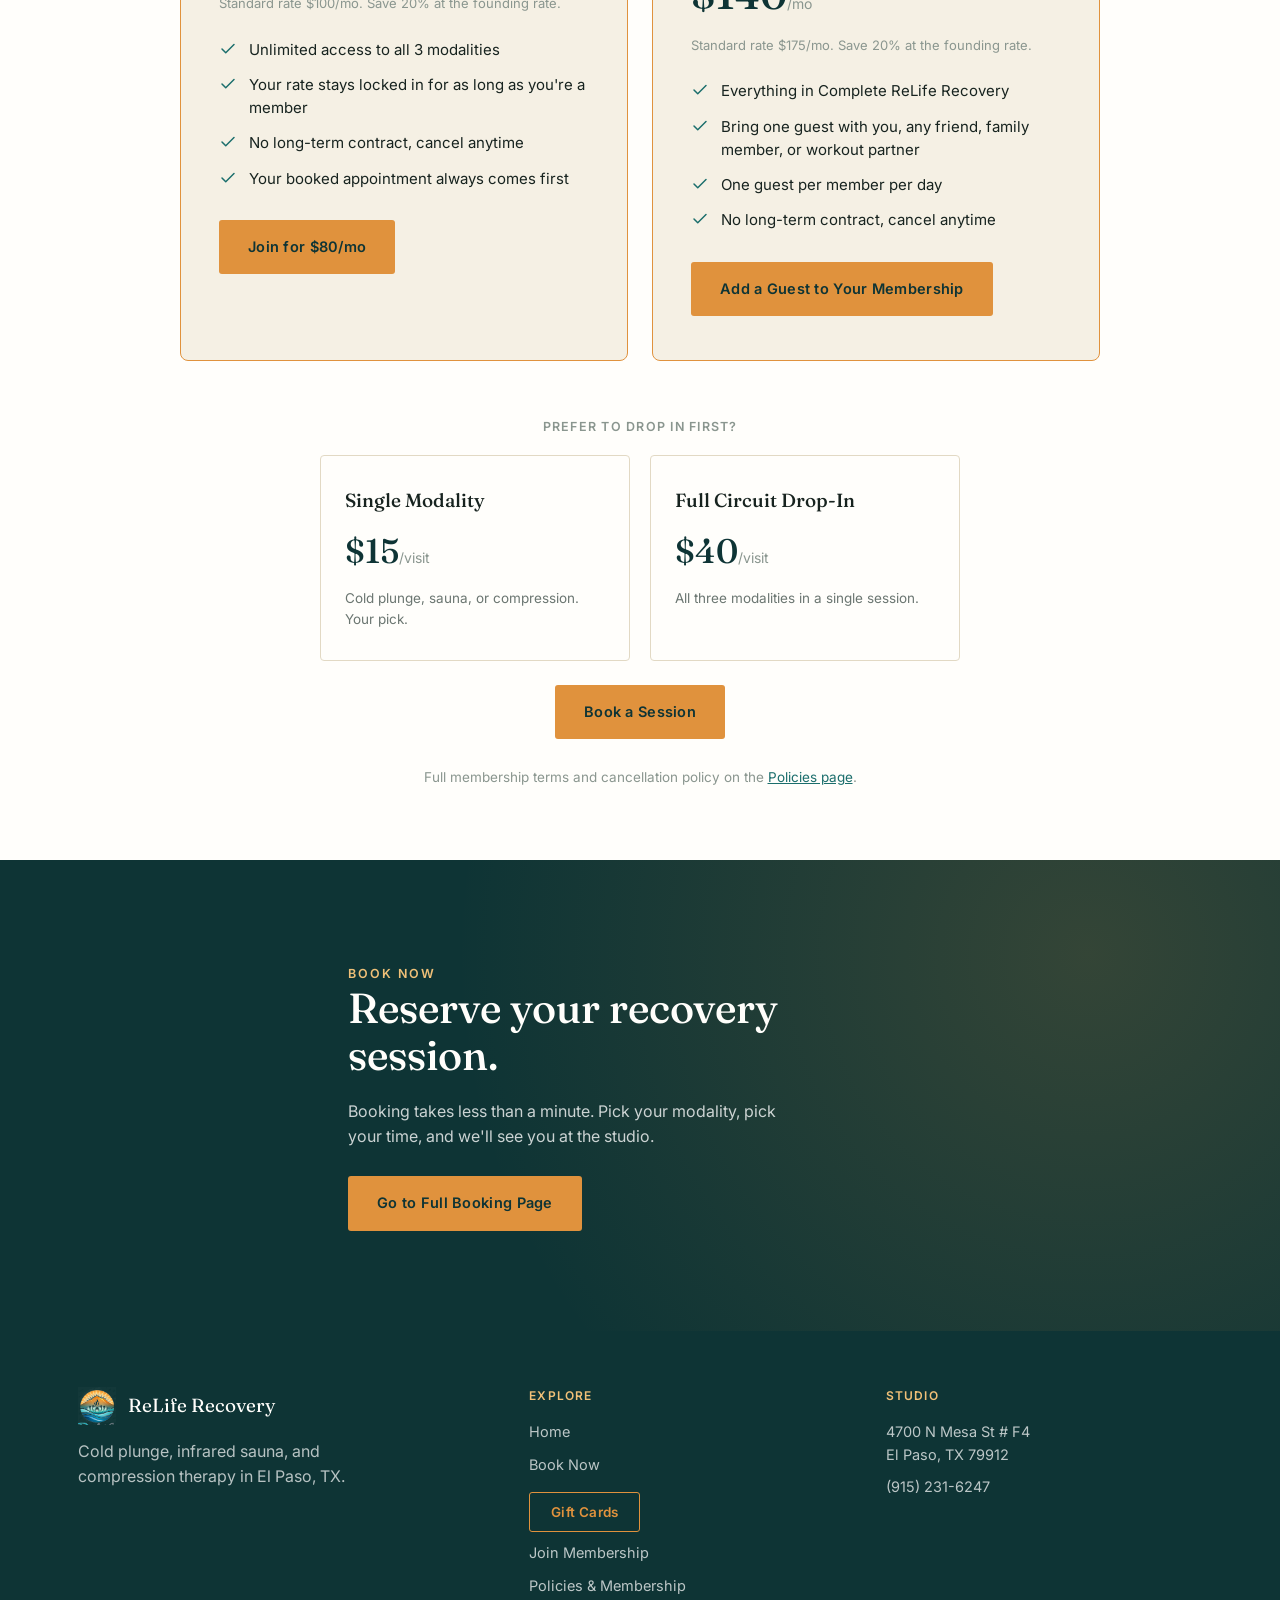
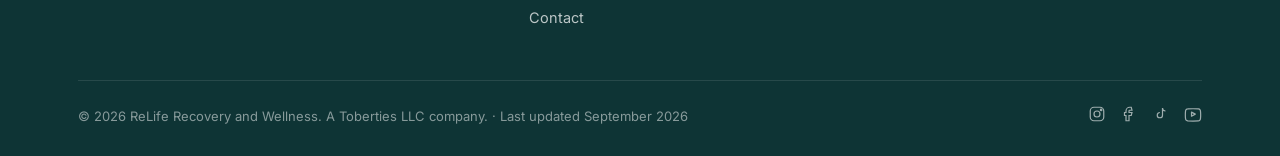
==== commit 39218ff0: "Add Gift Cards CTA to nav and footer" ====
--- a/index.html
+++ b/index.html
@@ -13,6 +13,14 @@
 <meta name="viewport" content="width=device-width, initial-scale=1.0">
 <title>Cold Plunge &amp; Sauna in El Paso | Sessions from $15</title>
 <meta name="description" content="Cold plunge, infrared sauna, and compression therapy in El Paso. Single sessions from $15, no membership required. Unlimited memberships from $80/mo.">
+    <meta property="og:type" content="website">
+    <meta property="og:url" content="https://reliferecovery.com/">
+    <meta property="og:title" content="Cold Plunge &amp; Sauna in El Paso | Sessions from $15">
+    <meta property="og:description" content="Cold plunge, infrared sauna, and compression therapy in El Paso. Single sessions from $15, no membership required. Unlimited memberships from $80/mo.">
+    <meta property="og:image" content="https://reliferecovery.com/images/og-banner.png">
+    <meta property="og:image:width" content="1200">
+    <meta property="og:image:height" content="630">
+    <meta name="twitter:card" content="summary_large_image">
 <link rel="canonical" href="https://reliferecovery.com/">
 <link rel="stylesheet" href="styles.css">
 <script type="application/ld+json">
@@ -101,15 +109,16 @@
 
 <nav class="site-nav">
   <div class="wrap">
-    <a href="index.html" class="brand">
+    <a href="/" class="brand">
       <img src="images/logo-emblem.png" alt="ReLife Recovery and Wellness logo" class="brand-logo">
       <span class="brand-text">ReLife Recovery<span>&amp; Wellness</span></span>
     </a>
     <div class="nav-links" id="navLinks">
-      <a href="index.html">Home</a>
+      <a href="/">Home</a>
       <a href="book-now.html">Book Now</a>
       <a href="policies.html">Policies</a>
       <a href="contact.html">Contact</a>
+      <a href="https://www.vagaro.com/reliferecoveryandwellness/gift-certificates" class="nav-cta-outline" target="_blank" rel="noopener">Gift Cards</a>
       <a href="#membership" class="nav-cta">Join Membership</a>
     </div>
     <button class="nav-toggle" id="navToggle" aria-label="Toggle menu">
@@ -332,8 +341,9 @@
       </div>
       <div class="footer-col">
         <h5>Explore</h5>
-        <a href="index.html">Home</a>
+        <a href="/">Home</a>
         <a href="book-now.html">Book Now</a>
+        <a href="https://www.vagaro.com/reliferecoveryandwellness/gift-certificates" class="nav-cta-outline" target="_blank" rel="noopener">Gift Cards</a>
         <a href="#membership">Join Membership</a>
         <a href="policies.html">Policies &amp; Membership</a>
         <a href="contact.html">Contact</a>
--- a/styles.css
+++ b/styles.css
@@ -127,6 +127,23 @@
 }
 
 .nav-cta:hover { background: var(--gold-soft); }
+
+.nav-cta-outline {
+  border: 1.5px solid var(--gold);
+  color: var(--gold) !important;
+  padding: 8.5px 20.5px;
+  border-radius: 3px;
+  font-weight: 600 !important;
+  font-size: 13.5px !important;
+  letter-spacing: 0.03em;
+  transition: background 0.2s ease, color 0.2s ease;
+}
+.nav-cta-outline:hover { background: var(--gold); color: var(--teal-deep) !important; }
+
+.footer-col .nav-cta-outline {
+  display: inline-block;
+  margin-top: 6px;
+}
 
 .nav-toggle { display: none; }
 
